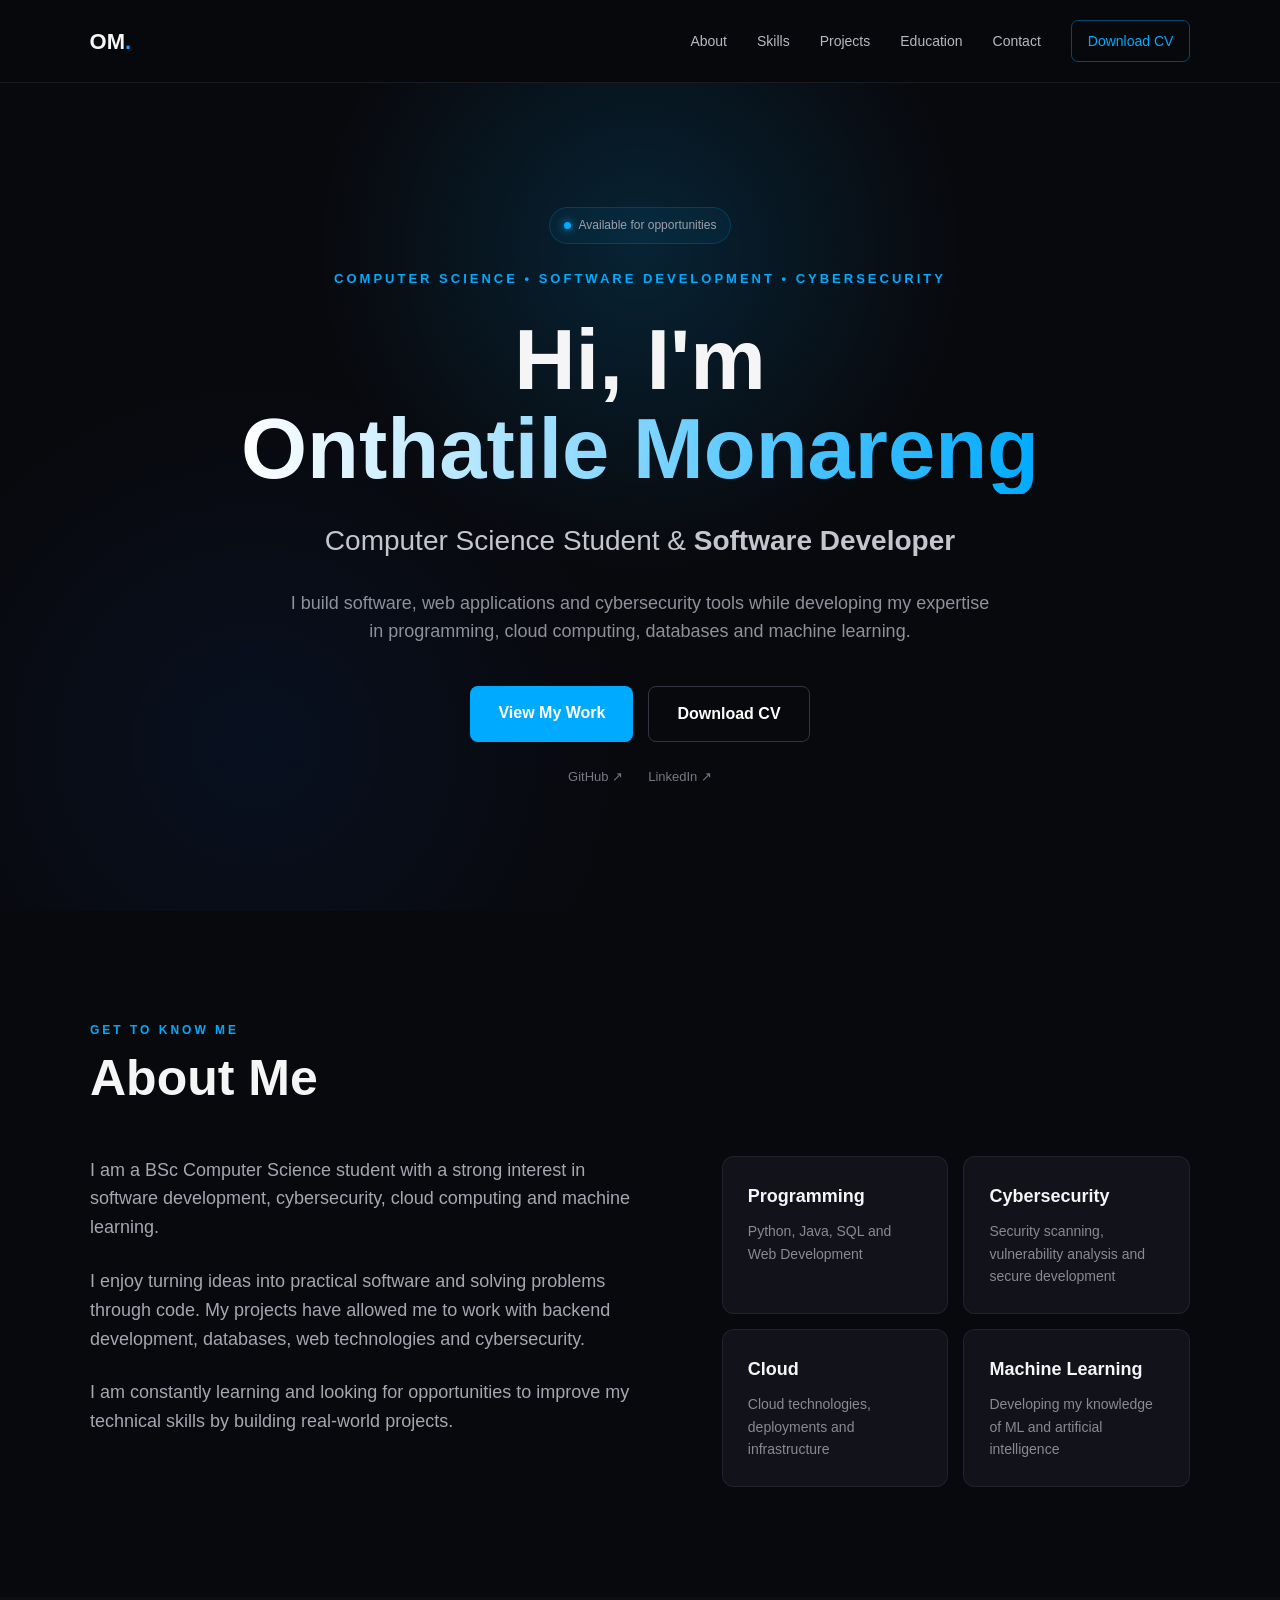
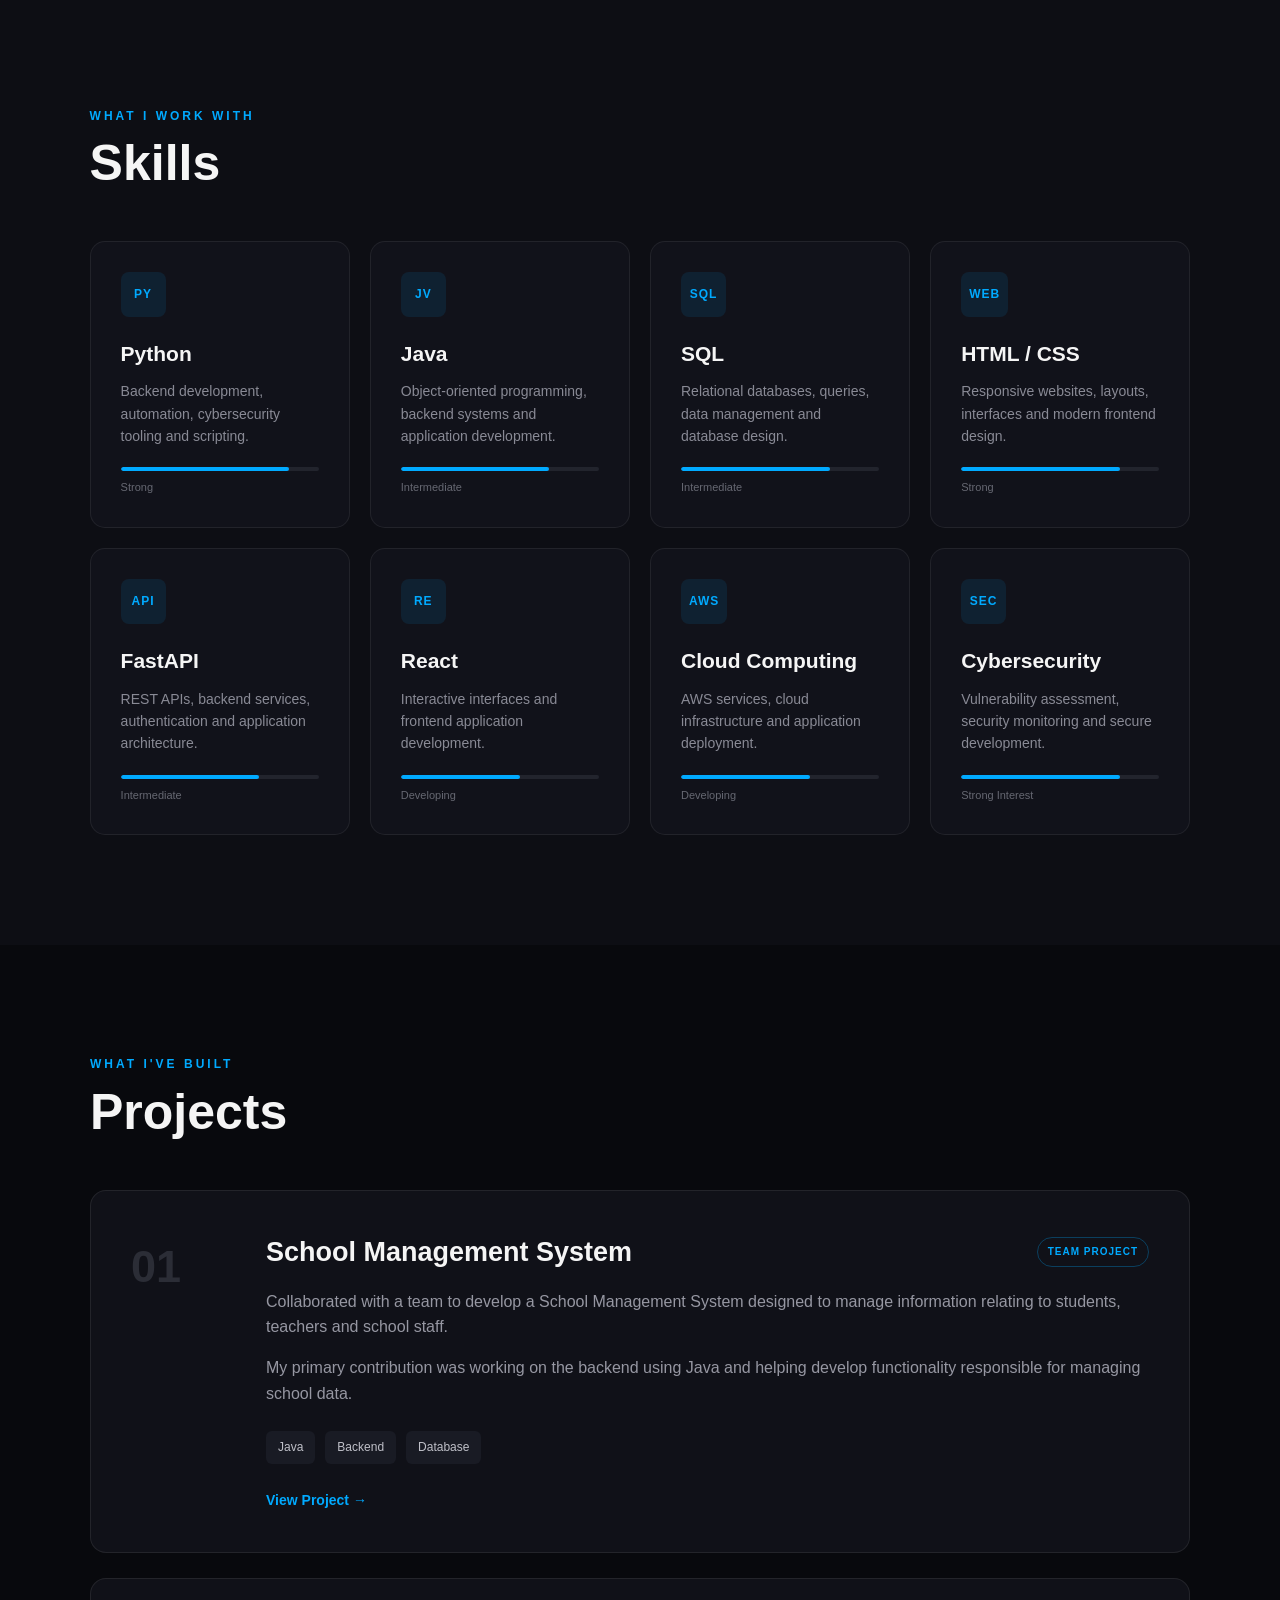
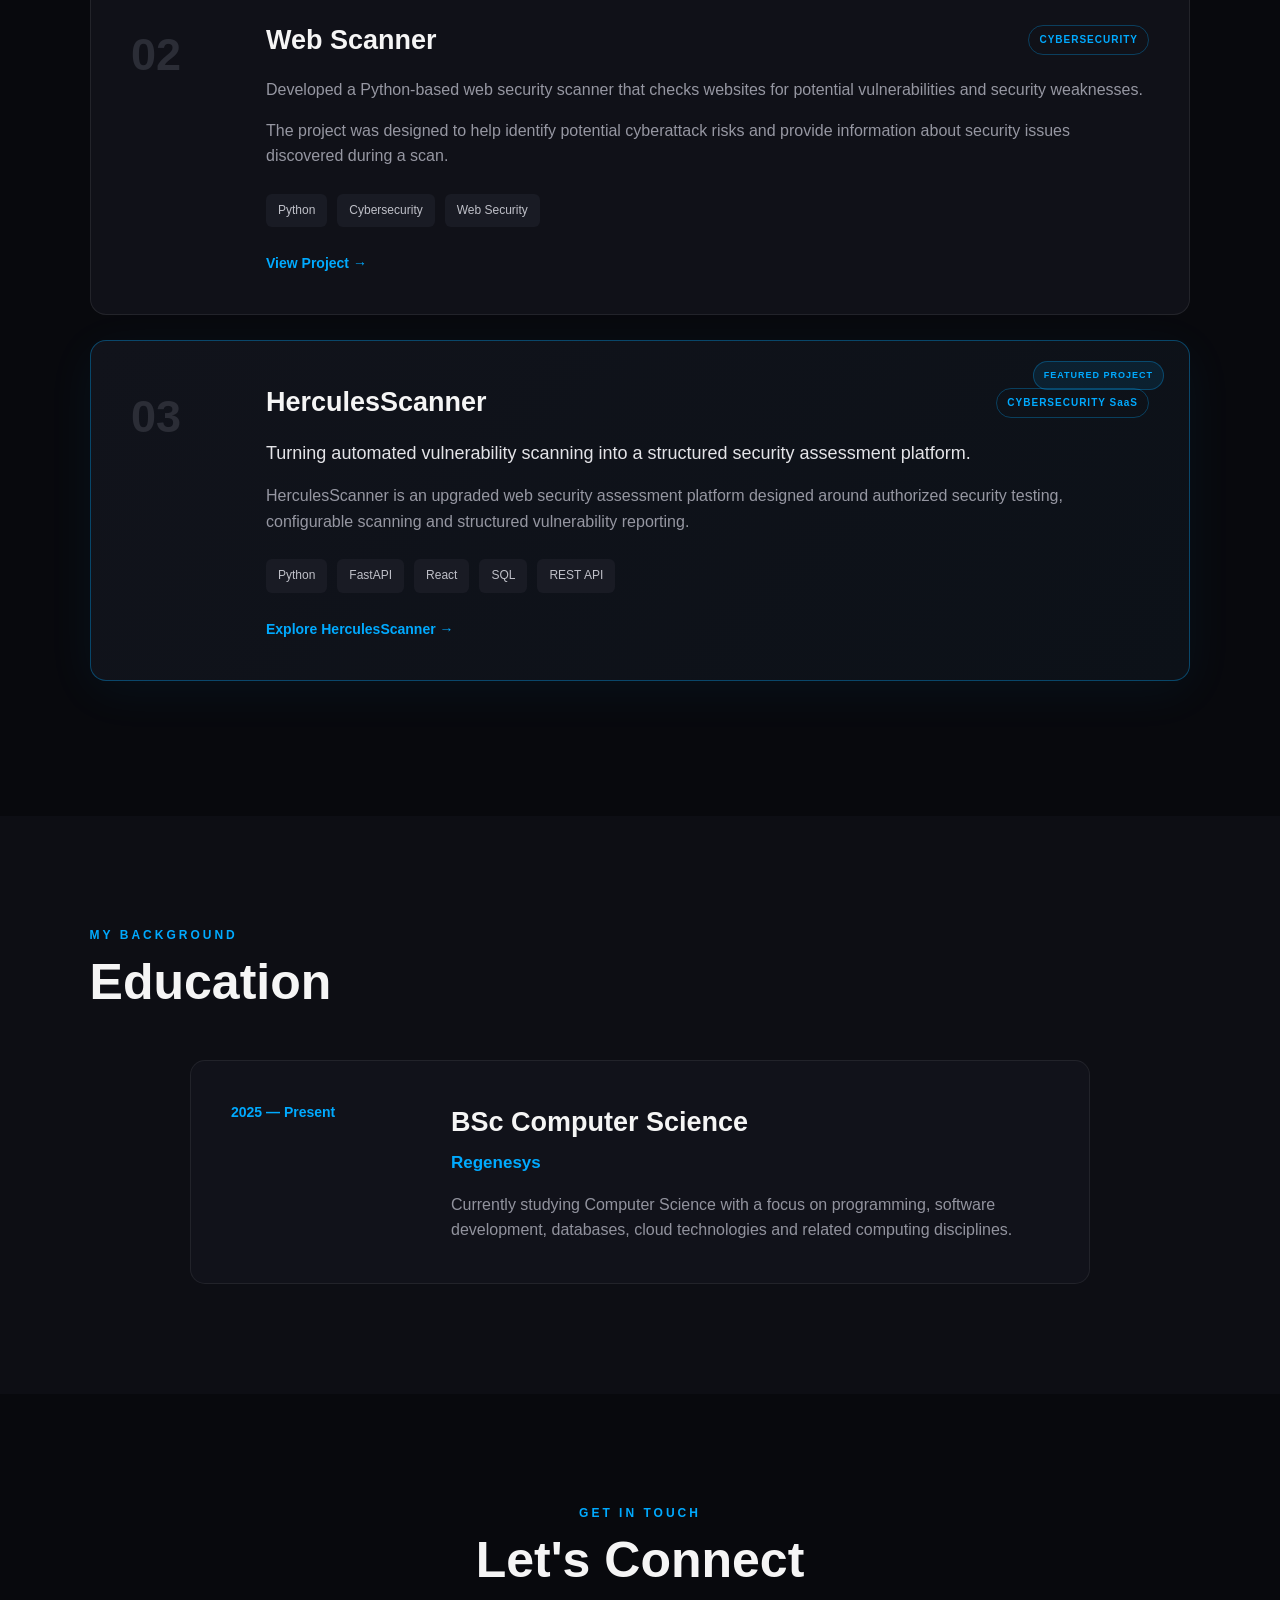
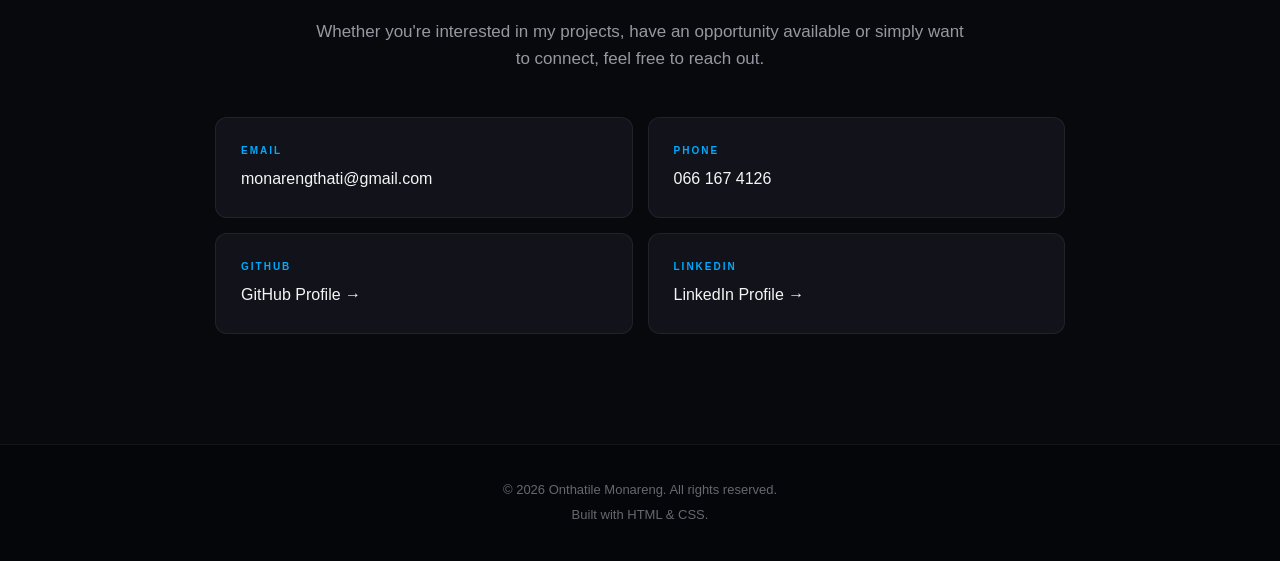
==== index.html @ 0175bd45 "Initial Portfolio" ====
<!DOCTYPE html>
<html lang="en">

<head>

    <meta charset="UTF-8">

    <meta name="viewport" content="width=device-width, initial-scale=1.0">

    <title>Onthatile Monareng | Computer Science & Cybersecurity</title>

    <meta name="description"
        content="Portfolio of Onthatile Monareng, a Computer Science student and aspiring software developer specializing in software development, cybersecurity and cloud computing.">

    <meta name="keywords"
        content="Onthatile Monareng, Computer Science, Software Developer, Cybersecurity, Python, Java, React, FastAPI">

    <meta name="author" content="Onthatile Monareng">

    <meta name="theme-color" content="#08090d">

    <meta property="og:title"
        content="Onthatile Monareng | Computer Science & Cybersecurity">

    <meta property="og:description"
        content="Computer Science student building software, cybersecurity tools and web applications.">

    <meta property="og:type" content="website">

    <link rel="stylesheet" href="style.css">

    <link rel="icon"
        type="image/png"
        href="images/favicon.png">

</head>


<body>

    <!-- =================================================
         NAVIGATION
    ================================================== -->

    <nav>

        <div class="logo">

            <a href="index.html">
                OM<span>.</span>
            </a>

        </div>


        <button
            class="menu-button"
            aria-label="Open navigation menu">

            <span></span>
            <span></span>
            <span></span>

        </button>


        <div class="nav-links">

            <a href="#about">About</a>

            <a href="#skills">Skills</a>

            <a href="#projects">Projects</a>

            <a href="#education">Education</a>

            <a href="#contact">Contact</a>

            <a
                href="CV.pdf"
                class="nav-cv"
                download>

                Download CV

            </a>

        </div>

    </nav>


    <!-- =================================================
         HERO
    ================================================== -->

    <header class="hero">

        <div class="hero-content reveal">

            <div class="status">

                <span class="status-dot"></span>

                Available for opportunities

            </div>


            <p class="hero-small">

                COMPUTER SCIENCE • SOFTWARE DEVELOPMENT • CYBERSECURITY

            </p>


            <h1>

                Hi, I'm

                <span>
                    Onthatile Monareng
                </span>

            </h1>


            <h2>

                Computer Science Student &

                <strong>
                    Software Developer
                </strong>

            </h2>


            <p class="hero-description">

                I build software, web applications and cybersecurity
                tools while developing my expertise in programming,
                cloud computing, databases and machine learning.

            </p>


            <div class="hero-buttons">

                <a
                    href="#projects"
                    class="btn primary">

                    View My Work

                </a>


                <a
                    href="CV.pdf"
                    class="btn secondary"
                    download>

                    Download CV

                </a>

            </div>


            <div class="hero-socials">

                <a
                    href="https://github.com/Taunku"
                    target="_blank"
                    rel="noopener noreferrer">

                    GitHub ↗

                </a>


                <a
                    href="https://www.linkedin.com/"
                    target="_blank"
                    rel="noopener noreferrer">

                    LinkedIn ↗

                </a>

            </div>

        </div>

    </header>


    <!-- =================================================
         ABOUT
    ================================================== -->

    <section id="about">

        <div class="section-title">

            <p>GET TO KNOW ME</p>

            <h2>About Me</h2>

        </div>


        <div class="about-content">

            <div class="about-text">

                <p>

                    I am a BSc Computer Science student with a strong
                    interest in software development, cybersecurity,
                    cloud computing and machine learning.

                </p>


                <p>

                    I enjoy turning ideas into practical software and
                    solving problems through code. My projects have
                    allowed me to work with backend development,
                    databases, web technologies and cybersecurity.

                </p>


                <p>

                    I am constantly learning and looking for
                    opportunities to improve my technical skills
                    by building real-world projects.

                </p>

            </div>


            <div class="about-highlights">

                <div class="highlight">

                    <h3>Programming</h3>

                    <p>
                        Python, Java, SQL and Web Development
                    </p>

                </div>


                <div class="highlight">

                    <h3>Cybersecurity</h3>

                    <p>
                        Security scanning, vulnerability analysis
                        and secure development
                    </p>

                </div>


                <div class="highlight">

                    <h3>Cloud</h3>

                    <p>
                        Cloud technologies, deployments
                        and infrastructure
                    </p>

                </div>


                <div class="highlight">

                    <h3>Machine Learning</h3>

                    <p>
                        Developing my knowledge of ML
                        and artificial intelligence
                    </p>

                </div>

            </div>

        </div>

    </section>


    <!-- =================================================
         SKILLS
    ================================================== -->

    <section
        id="skills"
        class="dark-section">

        <div class="section-title">

            <p>WHAT I WORK WITH</p>

            <h2>Skills</h2>

        </div>


        <div class="skills-grid">


            <div class="skill-card">

                <div class="skill-icon">
                    PY
                </div>

                <h3>Python</h3>

                <p>
                    Backend development, automation,
                    cybersecurity tooling and scripting.
                </p>

                <div class="skill-level">
                    <span style="width: 85%"></span>
                </div>

                <small>Strong</small>

            </div>


            <div class="skill-card">

                <div class="skill-icon">
                    JV
                </div>

                <h3>Java</h3>

                <p>
                    Object-oriented programming,
                    backend systems and application development.
                </p>

                <div class="skill-level">
                    <span style="width: 75%"></span>
                </div>

                <small>Intermediate</small>

            </div>


            <div class="skill-card">

                <div class="skill-icon">
                    SQL
                </div>

                <h3>SQL</h3>

                <p>
                    Relational databases, queries,
                    data management and database design.
                </p>

                <div class="skill-level">
                    <span style="width: 75%"></span>
                </div>

                <small>Intermediate</small>

            </div>


            <div class="skill-card">

                <div class="skill-icon">
                    WEB
                </div>

                <h3>HTML / CSS</h3>

                <p>
                    Responsive websites, layouts,
                    interfaces and modern frontend design.
                </p>

                <div class="skill-level">
                    <span style="width: 80%"></span>
                </div>

                <small>Strong</small>

            </div>


            <div class="skill-card">

                <div class="skill-icon">
                    API
                </div>

                <h3>FastAPI</h3>

                <p>
                    REST APIs, backend services,
                    authentication and application architecture.
                </p>

                <div class="skill-level">
                    <span style="width: 70%"></span>
                </div>

                <small>Intermediate</small>

            </div>


            <div class="skill-card">

                <div class="skill-icon">
                    RE
                </div>

                <h3>React</h3>

                <p>
                    Interactive interfaces and
                    frontend application development.
                </p>

                <div class="skill-level">
                    <span style="width: 60%"></span>
                </div>

                <small>Developing</small>

            </div>


            <div class="skill-card">

                <div class="skill-icon">
                    AWS
                </div>

                <h3>Cloud Computing</h3>

                <p>
                    AWS services, cloud infrastructure
                    and application deployment.
                </p>

                <div class="skill-level">
                    <span style="width: 65%"></span>
                </div>

                <small>Developing</small>

            </div>


            <div class="skill-card">

                <div class="skill-icon">
                    SEC
                </div>

                <h3>Cybersecurity</h3>

                <p>
                    Vulnerability assessment, security
                    monitoring and secure development.
                </p>

                <div class="skill-level">
                    <span style="width: 80%"></span>
                </div>

                <small>Strong Interest</small>

            </div>

        </div>

    </section>


    <!-- =================================================
         PROJECTS
    ================================================== -->

    <section id="projects">

        <div class="section-title">

            <p>WHAT I'VE BUILT</p>

            <h2>Projects</h2>

        </div>


        <!-- SCHOOL MANAGEMENT SYSTEM -->

        <a
            href="project-sms.html"
            class="project-link">

            <div class="project-card">

                <div class="project-number">
                    01
                </div>


                <div class="project-content">

                    <div class="project-header">

                        <h3>
                            School Management System
                        </h3>

                        <span class="project-type">
                            TEAM PROJECT
                        </span>

                    </div>


                    <p>

                        Collaborated with a team to develop
                        a School Management System designed
                        to manage information relating to
                        students, teachers and school staff.

                    </p>


                    <p>

                        My primary contribution was working
                        on the backend using Java and helping
                        develop functionality responsible
                        for managing school data.

                    </p>


                    <div class="technologies">

                        <span>Java</span>
                        <span>Backend</span>
                        <span>Database</span>

                    </div>


                    <div class="view-project">

                        View Project →

                    </div>

                </div>

            </div>

        </a>


        <!-- WEB SCANNER -->

        <a
            href="project-scanner.html"
            class="project-link">

            <div class="project-card">

                <div class="project-number">
                    02
                </div>


                <div class="project-content">

                    <div class="project-header">

                        <h3>
                            Web Scanner
                        </h3>

                        <span class="project-type">
                            CYBERSECURITY
                        </span>

                    </div>


                    <p>

                        Developed a Python-based web security
                        scanner that checks websites for potential
                        vulnerabilities and security weaknesses.

                    </p>


                    <p>

                        The project was designed to help identify
                        potential cyberattack risks and provide
                        information about security issues discovered
                        during a scan.

                    </p>


                    <div class="technologies">

                        <span>Python</span>
                        <span>Cybersecurity</span>
                        <span>Web Security</span>

                    </div>


                    <div class="view-project">

                        View Project →

                    </div>

                </div>

            </div>

        </a>


        <!-- HERCULES SCANNER -->

        <a
            href="project-hercules.html"
            class="project-link">

            <div class="project-card featured hercules-card">


                <div class="featured-badge">

                    FEATURED PROJECT

                </div>


                <div class="project-number">

                    03

                </div>


                <div class="project-content">

                    <div class="project-header">

                        <h3>
                            HerculesScanner
                        </h3>

                        <span class="project-type">
                            CYBERSECURITY SaaS
                        </span>

                    </div>


                    <p class="project-tagline">

                        Turning automated vulnerability scanning
                        into a structured security assessment platform.

                    </p>


                    <p>

                        HerculesScanner is an upgraded web security
                        assessment platform designed around authorized
                        security testing, configurable scanning and
                        structured vulnerability reporting.

                    </p>


                    <div class="technologies">

                        <span>Python</span>
                        <span>FastAPI</span>
                        <span>React</span>
                        <span>SQL</span>
                        <span>REST API</span>

                    </div>


                    <div class="view-project">

                        Explore HerculesScanner →

                    </div>

                </div>

            </div>

        </a>

    </section>


    <!-- =================================================
         EDUCATION
    ================================================== -->

    <section
        id="education"
        class="dark-section">

        <div class="section-title">

            <p>MY BACKGROUND</p>

            <h2>Education</h2>

        </div>


        <div class="education-card">

            <div class="education-date">

                2025 — Present

            </div>


            <div class="education-info">

                <h3>
                    BSc Computer Science
                </h3>

                <h4>
                    Regenesys
                </h4>

                <p>

                    Currently studying Computer Science with
                    a focus on programming, software development,
                    databases, cloud technologies and related
                    computing disciplines.

                </p>

            </div>

        </div>

    </section>


    <!-- =================================================
         CONTACT
    ================================================== -->

    <section id="contact">

        <div class="contact-container">

            <div class="section-title">

                <p>GET IN TOUCH</p>

                <h2>Let's Connect</h2>

            </div>


            <p class="contact-description">

                Whether you're interested in my projects,
                have an opportunity available or simply
                want to connect, feel free to reach out.

            </p>


            <div class="contact-links">


                <a
                    href="mailto:monarengthati@gmail.com"
                    class="contact-item">

                    <span class="contact-label">
                        EMAIL
                    </span>

                    <span>
                        monarengthati@gmail.com
                    </span>

                </a>


                <a
                    href="tel:0661674126"
                    class="contact-item">

                    <span class="contact-label">
                        PHONE
                    </span>

                    <span>
                        066 167 4126
                    </span>

                </a>


                <a
                    href="https://github.com/Taunku"
                    target="_blank"
                    rel="noopener noreferrer"
                    class="contact-item">

                    <span class="contact-label">
                        GITHUB
                    </span>

                    <span>
                        GitHub Profile →
                    </span>

                </a>


                <a
                    href="https://www.linkedin.com/"
                    target="_blank"
                    rel="noopener noreferrer"
                    class="contact-item">

                    <span class="contact-label">
                        LINKEDIN
                    </span>

                    <span>
                        LinkedIn Profile →
                    </span>

                </a>

            </div>

        </div>

    </section>


    <!-- =================================================
         FOOTER
    ================================================== -->

    <footer>

        <p>
            © 2026 Onthatile Monareng. All rights reserved.
        </p>

        <p>
            Built with HTML & CSS.
        </p>

    </footer>


    <!-- =================================================
         IMAGE LIGHTBOX
    ================================================== -->

    <div
        id="lightbox"
        class="lightbox">

        <button
            class="lightbox-close"
            aria-label="Close image">

            ×

        </button>

        <img
            id="lightbox-image"
            src=""
            alt="Expanded project screenshot">

    </div>


    <!-- JAVASCRIPT -->

    <script src="script.js"></script>

</body>

</html>
---- style.css ----
/* =====================================================
   GLOBAL
===================================================== */

* {
    margin: 0;
    padding: 0;
    box-sizing: border-box;
}

html {
    scroll-behavior: smooth;
}

body {
    font-family: Arial, Helvetica, sans-serif;
    background: #08090d;
    color: #f5f5f5;
    line-height: 1.6;
}

a {
    text-decoration: none;
    color: inherit;
}

img {
    max-width: 100%;
    display: block;
}


/* =====================================================
   NAVIGATION
===================================================== */

nav {
    position: sticky;
    top: 0;
    z-index: 1000;

    display: flex;
    justify-content: space-between;
    align-items: center;

    padding: 20px 7%;

    background: rgba(8, 9, 13, 0.85);
    backdrop-filter: blur(15px);
    -webkit-backdrop-filter: blur(15px);

    border-bottom: 1px solid rgba(255, 255, 255, 0.08);
}

.logo a {
    font-size: 22px;
    font-weight: 800;
}

.logo span {
    color: #00aaff;
}

.nav-links {
    display: flex;
    align-items: center;
    gap: 30px;
}

.nav-links a {
    color: #b8b8c2;
    font-size: 14px;
    font-weight: 500;
    transition: color 0.3s ease;
}

.nav-links a:hover {
    color: #00aaff;
}


/* CV NAV BUTTON */

.nav-cv {
    padding: 9px 16px !important;

    border: 1px solid rgba(0, 170, 255, 0.4);
    border-radius: 7px;

    color: #00aaff !important;
}

.nav-cv:hover {
    background: rgba(0, 170, 255, 0.08);
}


/* MOBILE MENU BUTTON */

.menu-button {
    display: none;

    background: none;
    border: none;

    cursor: pointer;

    width: 35px;
}

.menu-button span {
    display: block;

    height: 2px;

    background: #ffffff;

    margin: 6px 0;

    transition: 0.3s ease;
}


/* =====================================================
   HERO
===================================================== */

.hero {
    min-height: 92vh;

    display: flex;
    justify-content: center;
    align-items: center;

    text-align: center;

    padding: 100px 20px;

    background:
        radial-gradient(
            circle at 50% 20%,
            rgba(0, 170, 255, 0.16),
            transparent 35%
        ),
        radial-gradient(
            circle at 20% 80%,
            rgba(0, 100, 255, 0.08),
            transparent 30%
        );
}

.hero-content {
    max-width: 900px;
}

.status {
    display: inline-flex;

    align-items: center;
    gap: 8px;

    padding: 8px 14px;
    margin-bottom: 25px;

    border-radius: 50px;

    border: 1px solid rgba(0, 170, 255, 0.2);

    background: rgba(0, 170, 255, 0.06);

    color: #9da0aa;

    font-size: 12px;
}

.status-dot {
    width: 7px;
    height: 7px;

    border-radius: 50%;

    background: #00aaff;

    box-shadow: 0 0 10px #00aaff;
}

.hero-small {
    color: #00aaff;

    font-size: 13px;
    font-weight: 700;

    letter-spacing: 3px;

    margin-bottom: 25px;
}

.hero h1 {
    font-size: clamp(45px, 8vw, 85px);

    line-height: 1.05;

    margin-bottom: 25px;
}

.hero h1 span {
    display: block;

    background: linear-gradient(
        90deg,
        #ffffff,
        #00aaff
    );

    -webkit-background-clip: text;
    -webkit-text-fill-color: transparent;
}

.hero h2 {
    font-size: clamp(20px, 3vw, 28px);

    color: #c5c5ce;

    font-weight: 500;

    margin-bottom: 25px;
}

.hero-description {
    max-width: 700px;

    margin: auto;

    color: #8f909a;

    font-size: 18px;
}

.hero-buttons {
    display: flex;

    justify-content: center;

    gap: 15px;

    margin-top: 40px;
}

.btn {
    display: inline-block;

    padding: 14px 28px;

    border-radius: 8px;

    font-weight: 600;

    transition:
        transform 0.3s ease,
        background 0.3s ease,
        border-color 0.3s ease;
}

.btn:hover {
    transform: translateY(-3px);
}

.btn.primary {
    background: #00aaff;
    color: #ffffff;
}

.btn.primary:hover {
    background: #008fd4;
}

.btn.secondary {
    border: 1px solid #333640;
    color: #ffffff;
}

.btn.secondary:hover {
    border-color: #00aaff;
}


/* HERO SOCIALS */

.hero-socials {
    display: flex;

    justify-content: center;

    gap: 25px;

    margin-top: 25px;
}

.hero-socials a {
    color: #777984;

    font-size: 13px;

    transition: color 0.3s ease;
}

.hero-socials a:hover {
    color: #00aaff;
}


/* =====================================================
   GENERAL SECTIONS
===================================================== */

section {
    max-width: 1150px;

    margin: auto;

    padding: 110px 25px;
}

.dark-section {
    max-width: none;

    background: #0d0e14;

    padding-left: 7%;
    padding-right: 7%;
}

.section-title {
    margin-bottom: 50px;
}

.section-title p {
    color: #00aaff;

    font-size: 12px;

    font-weight: 700;

    letter-spacing: 3px;

    margin-bottom: 10px;
}

.section-title h2 {
    font-size: clamp(35px, 5vw, 50px);

    line-height: 1.1;
}


/* =====================================================
   ABOUT
===================================================== */

.about-content {
    display: grid;

    grid-template-columns: 1.2fr 1fr;

    gap: 70px;

    align-items: start;
}

.about-text p {
    color: #a5a6af;

    font-size: 18px;

    margin-bottom: 25px;
}

.about-highlights {
    display: grid;

    grid-template-columns: 1fr 1fr;

    gap: 15px;
}

.highlight {
    padding: 25px;

    background: #11121a;

    border: 1px solid rgba(255, 255, 255, 0.07);

    border-radius: 12px;
}

.highlight h3 {
    font-size: 18px;

    margin-bottom: 10px;
}

.highlight p {
    color: #888994;

    font-size: 14px;
}


/* =====================================================
   SKILLS
===================================================== */

.skills-grid {
    max-width: 1150px;

    margin: auto;

    display: grid;

    grid-template-columns:
        repeat(auto-fit, minmax(220px, 1fr));

    gap: 20px;
}

.skill-card {
    padding: 30px;

    background: #11121a;

    border: 1px solid rgba(255, 255, 255, 0.07);

    border-radius: 15px;

    transition:
        transform 0.3s ease,
        border-color 0.3s ease,
        box-shadow 0.3s ease;
}

.skill-card:hover {
    transform: translateY(-7px);

    border-color: #00aaff;

    box-shadow:
        0 15px 40px rgba(0, 170, 255, 0.10);
}

.skill-icon {
    display: inline-flex;

    align-items: center;
    justify-content: center;

    min-width: 45px;
    height: 45px;

    padding: 0 8px;

    margin-bottom: 20px;

    border-radius: 8px;

    background: rgba(0, 170, 255, 0.1);

    color: #00aaff;

    font-size: 12px;

    font-weight: 700;

    letter-spacing: 1px;
}

.skill-card h3 {
    font-size: 21px;

    margin-bottom: 10px;
}

.skill-card p {
    color: #898a95;

    font-size: 14px;
}

.skill-level {
    width: 100%;

    height: 4px;

    background: #22242d;

    border-radius: 10px;

    margin-top: 20px;

    overflow: hidden;
}

.skill-level span {
    display: block;

    height: 100%;

    background: #00aaff;

    border-radius: inherit;
}

.skill-card small {
    display: block;

    margin-top: 8px;

    color: #666872;

    font-size: 11px;
}


/* =====================================================
   PROJECTS
===================================================== */

.project-link {
    display: block;

    color: inherit;
}

.project-link:hover {
    color: inherit;
}

.project-card {
    position: relative;

    display: grid;

    grid-template-columns: 100px 1fr;

    gap: 35px;

    padding: 40px;

    margin-bottom: 25px;

    background: #101118;

    border: 1px solid rgba(255, 255, 255, 0.08);

    border-radius: 16px;

    transition:
        transform 0.3s ease,
        border-color 0.3s ease,
        box-shadow 0.3s ease;
}

.project-card:hover {
    transform: translateY(-5px);

    border-color: rgba(0, 170, 255, 0.6);

    box-shadow:
        0 15px 40px rgba(0, 0, 0, 0.25);
}

.project-card.featured {
    border-color: rgba(0, 170, 255, 0.35);

    background:
        linear-gradient(
            135deg,
            #11131b,
            #0c1118
        );

    box-shadow:
        0 10px 50px rgba(0, 170, 255, 0.06);
}

.hercules-card {
    overflow: hidden;
}

.featured-badge {
    position: absolute;

    top: 20px;
    right: 25px;

    padding: 6px 10px;

    border-radius: 50px;

    background: rgba(0, 170, 255, 0.1);

    border: 1px solid rgba(0, 170, 255, 0.3);

    color: #00aaff;

    font-size: 9px;

    font-weight: 800;

    letter-spacing: 1px;
}

.project-number {
    font-size: 45px;

    font-weight: 700;

    color: #2b2d36;
}

.project-header {
    display: flex;

    justify-content: space-between;

    align-items: center;

    gap: 20px;

    margin-bottom: 15px;
}

.project-header h3 {
    font-size: 27px;
}

.project-type {
    padding: 6px 10px;

    border: 1px solid rgba(0, 170, 255, 0.3);

    border-radius: 50px;

    color: #00aaff;

    font-size: 10px;

    font-weight: 700;

    letter-spacing: 1px;

    white-space: nowrap;
}

.project-content > p {
    color: #9697a2;

    font-size: 16px;

    margin-bottom: 15px;
}

.project-tagline {
    color: #e4e4e8 !important;

    font-size: 18px !important;

    font-weight: 500;
}

.technologies {
    display: flex;

    flex-wrap: wrap;

    gap: 10px;

    margin-top: 25px;
}

.technologies span {
    padding: 7px 12px;

    background: #191b24;

    border-radius: 6px;

    color: #bfc0c8;

    font-size: 12px;
}

.view-project {
    margin-top: 25px;

    color: #00aaff;

    font-size: 14px;

    font-weight: 700;

    transition: transform 0.3s ease;
}

.project-card:hover .view-project {
    transform: translateX(6px);
}


/* =====================================================
   EDUCATION
===================================================== */

.education-card {
    max-width: 900px;

    margin: auto;

    display: grid;

    grid-template-columns: 180px 1fr;

    gap: 40px;

    padding: 40px;

    background: #11121a;

    border: 1px solid rgba(255, 255, 255, 0.07);

    border-radius: 15px;
}

.education-date {
    color: #00aaff;

    font-size: 14px;

    font-weight: 700;
}

.education-info h3 {
    font-size: 27px;

    margin-bottom: 5px;
}

.education-info h4 {
    color: #00aaff;

    font-size: 17px;

    margin-bottom: 15px;
}

.education-info p {
    color: #92939e;
}


/* =====================================================
   CONTACT
===================================================== */

.contact-container {
    max-width: 850px;

    margin: auto;

    text-align: center;
}

.contact-description {
    max-width: 650px;

    margin: -20px auto 45px;

    color: #9697a2;

    font-size: 17px;
}

.contact-links {
    display: grid;

    grid-template-columns: 1fr 1fr;

    gap: 15px;
}

.contact-item {
    display: flex;

    flex-direction: column;

    align-items: flex-start;

    padding: 25px;

    background: #11121a;

    border: 1px solid rgba(255, 255, 255, 0.07);

    border-radius: 12px;

    transition:
        border-color 0.3s ease,
        transform 0.3s ease;
}

.contact-item:hover {
    transform: translateY(-4px);

    border-color: #00aaff;
}

.contact-label {
    color: #00aaff;

    font-size: 10px;

    font-weight: 700;

    letter-spacing: 2px;

    margin-bottom: 7px;
}


/* =====================================================
   FOOTER
===================================================== */

footer {
    padding: 30px 20px;

    text-align: center;

    background: #05060a;

    border-top: 1px solid rgba(255, 255, 255, 0.06);

    color: #666772;

    font-size: 13px;
}

footer p {
    margin: 5px 0;
}


/* =====================================================
   SCROLL REVEAL
===================================================== */

.reveal {
    opacity: 0;

    transform: translateY(30px);

    transition:
        opacity 0.7s ease,
        transform 0.7s ease;
}

.reveal.visible {
    opacity: 1;

    transform: translateY(0);
}


/* =====================================================
   LIGHTBOX
===================================================== */

.lightbox {
    position: fixed;

    inset: 0;

    z-index: 9999;

    display: flex;

    justify-content: center;
    align-items: center;

    padding: 40px;

    background: rgba(0, 0, 0, 0.92);

    opacity: 0;

    visibility: hidden;

    transition: opacity 0.3s ease;
}

.lightbox.active {
    opacity: 1;

    visibility: visible;
}

.lightbox img {
    max-width: 95%;

    max-height: 90vh;

    object-fit: contain;

    border-radius: 8px;

    box-shadow:
        0 20px 80px rgba(0, 0, 0, 0.5);
}

.lightbox-close {
    position: absolute;

    top: 25px;
    right: 30px;

    border: none;

    background: none;

    color: white;

    font-size: 45px;

    cursor: pointer;

    z-index: 10000;
}


/* =====================================================
   TABLET
===================================================== */

@media (max-width: 850px) {

    nav {
        padding: 18px 5%;
    }

    .nav-links {
        gap: 15px;
    }

    .about-content {
        grid-template-columns: 1fr;
    }

    .project-card {
        grid-template-columns: 1fr;

        gap: 15px;
    }

    .project-number {
        font-size: 30px;
    }
}


/* =====================================================
   MOBILE NAVIGATION
===================================================== */

@media (max-width: 700px) {

    nav {
        position: sticky;

        flex-direction: row;

        justify-content: space-between;

        align-items: center;

        padding: 18px 5%;
    }

    .menu-button {
        display: block;
    }

    .nav-links {
        display: none;

        position: absolute;

        top: 100%;
        left: 0;

        width: 100%;

        padding: 25px;

        background: #08090d;

        border-bottom:
            1px solid rgba(255, 255, 255, 0.08);

        flex-direction: column;

        align-items: center;

        gap: 15px;
    }

    .nav-links.active {
        display: flex;
    }

    .nav-links a {
        padding: 8px;
    }

    .nav-cv {
        margin-top: 5px;
    }

    .featured-badge {
        position: static;

        display: inline-block;

        margin-bottom: 20px;
    }
}


/* =====================================================
   SMALL MOBILE
===================================================== */

@media (max-width: 650px) {

    .hero {
        min-height: 85vh;

        padding:
            80px 20px;
    }

    .hero-small {
        font-size: 10px;

        letter-spacing: 2px;
    }

    .hero-description {
        font-size: 16px;
    }

    .hero-buttons {
        flex-direction: column;

        max-width: 250px;

        margin-left: auto;
        margin-right: auto;
    }

    .hero-socials {
        gap: 18px;
    }

    .about-highlights {
        grid-template-columns: 1fr;
    }

    .project-card {
        padding: 25px;
    }

    .project-header {
        flex-direction: column;

        align-items: flex-start;
    }

    .project-header h3 {
        font-size: 23px;
    }

    .education-card {
        grid-template-columns: 1fr;

        gap: 15px;

        padding: 25px;
    }

    .contact-links {
        grid-template-columns: 1fr;
    }

    section {
        padding: 80px 20px;
    }

    .lightbox {
        padding: 20px;
    }

    .lightbox-close {
        top: 10px;
        right: 15px;

        font-size: 38px;
    }
}
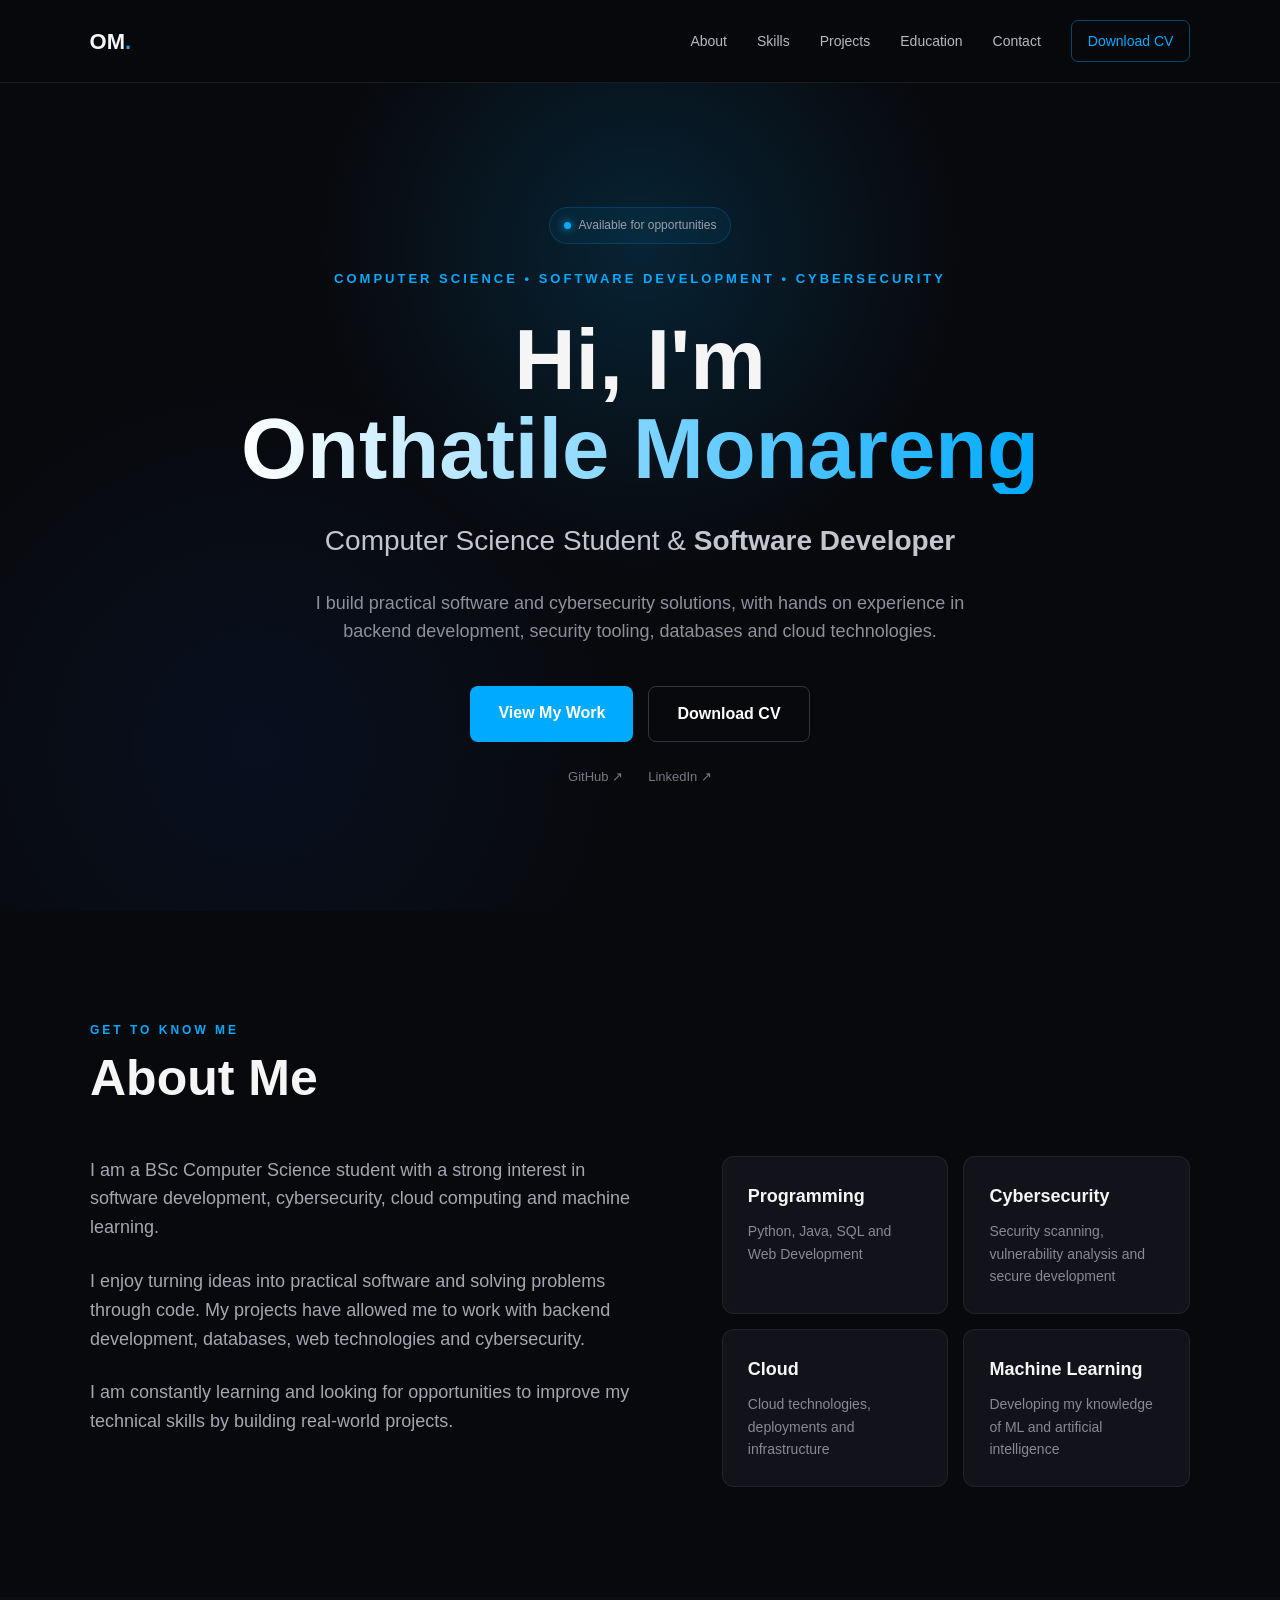
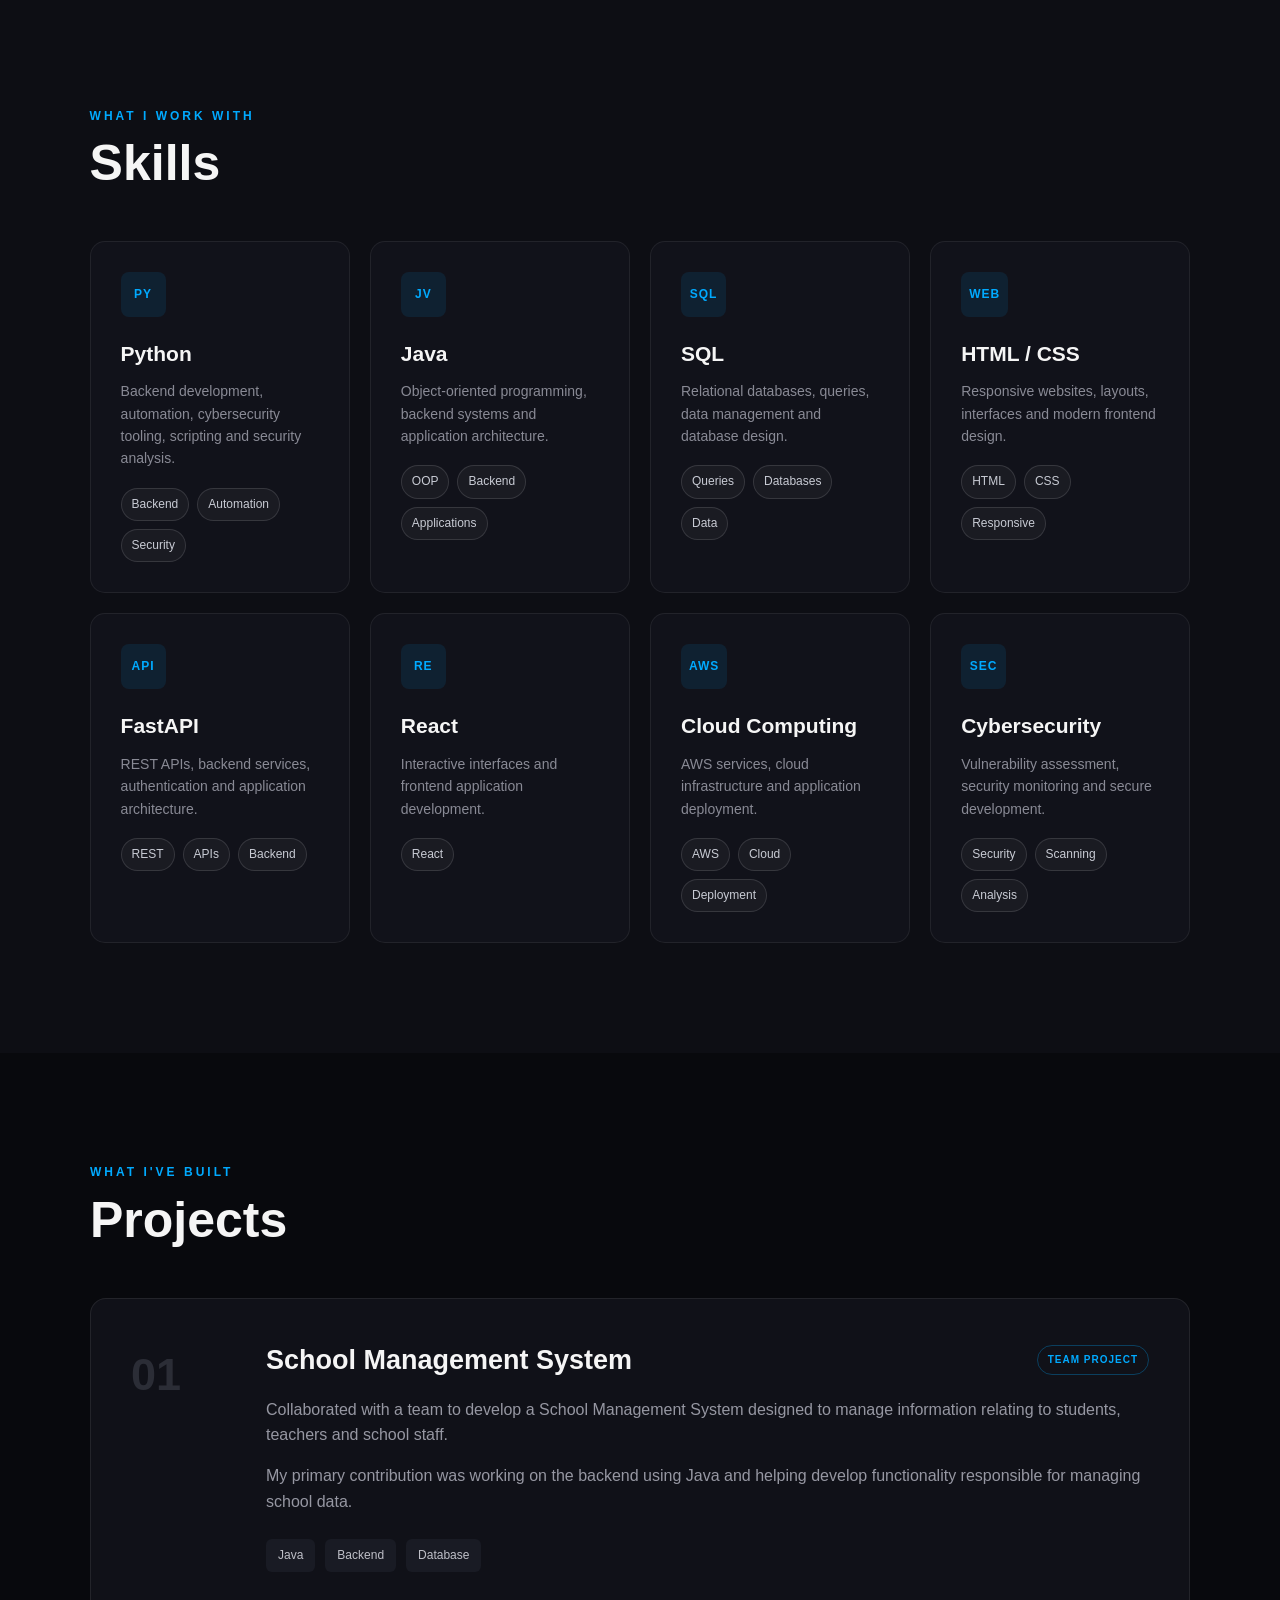
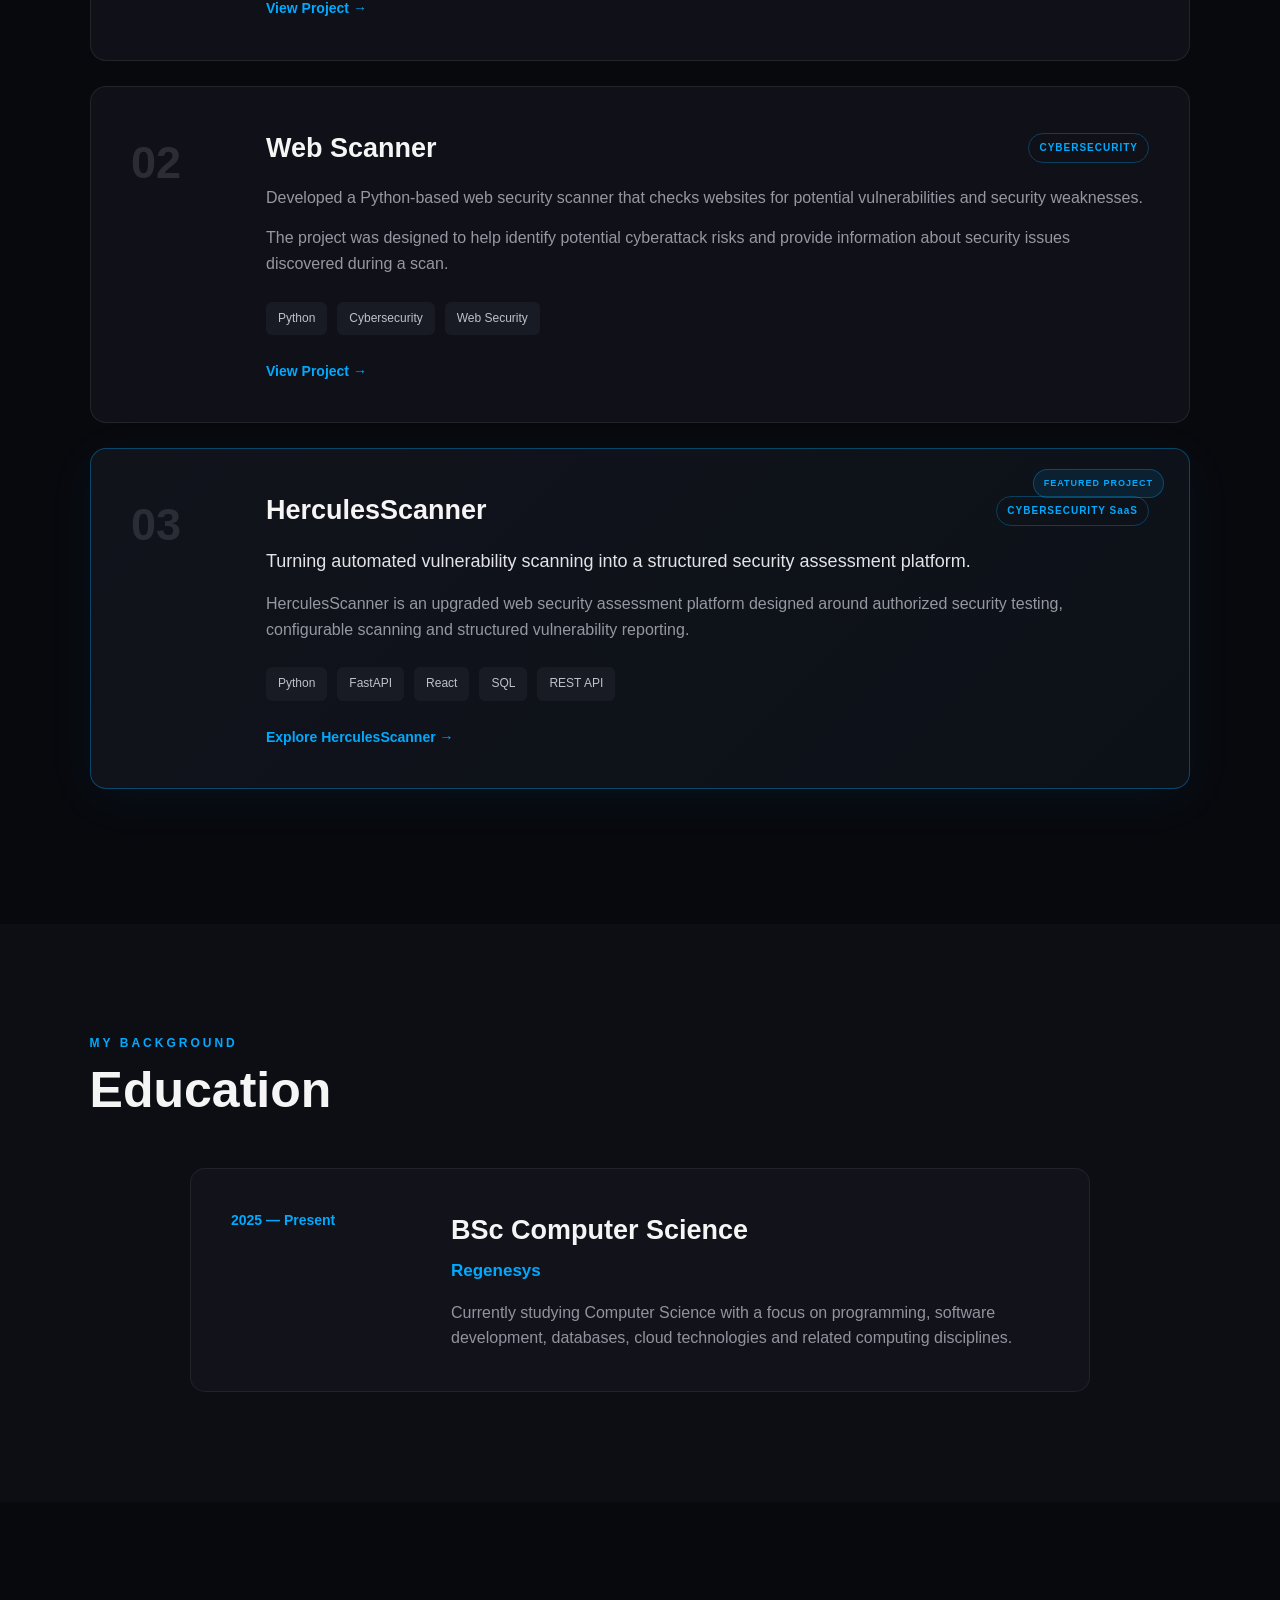
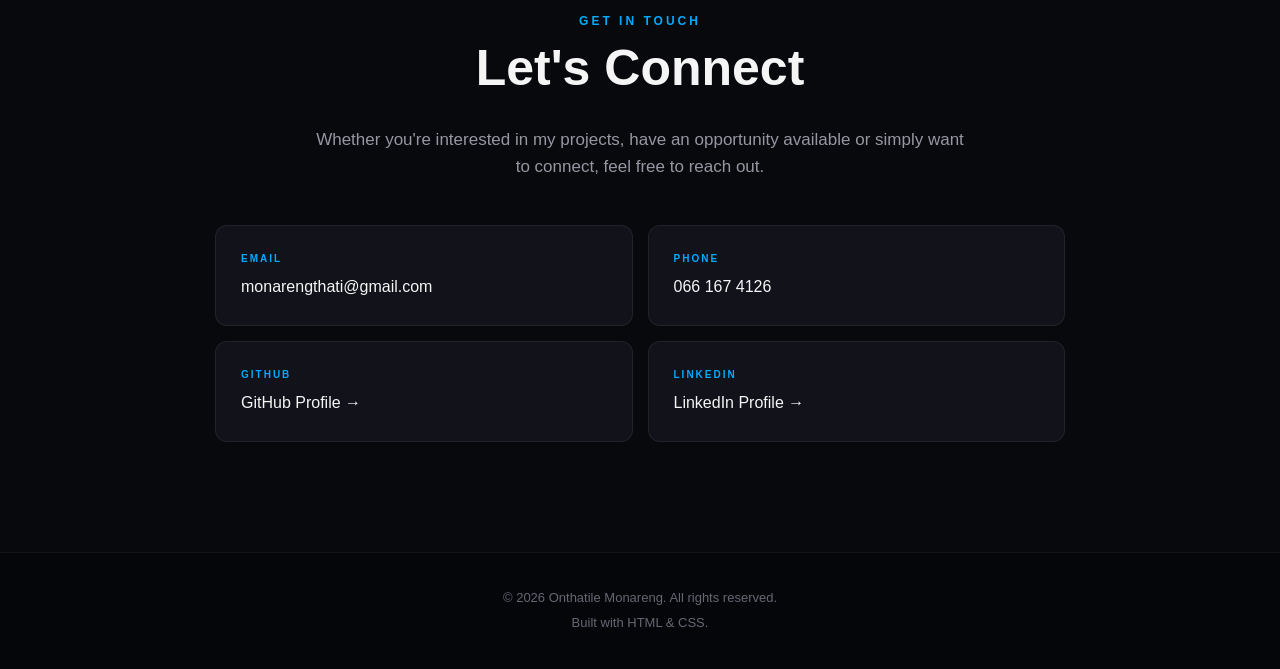
==== commit fa383ced: "Polish portfolio homepage" ====
--- a/index.html
+++ b/index.html
@@ -138,9 +138,8 @@
 
             <p class="hero-description">
 
-                I build software, web applications and cybersecurity
-                tools while developing my expertise in programming,
-                cloud computing, databases and machine learning.
+                I build practical software and cybersecurity solutions, with hands on experience
+                in backend development, security tooling, databases and cloud technologies.
 
             </p>
 
@@ -181,7 +180,7 @@
 
 
                 <a
-                    href="https://www.linkedin.com/"
+                    href="https://www.linkedin.com/in/onthatile-m-972878264/"
                     target="_blank"
                     rel="noopener noreferrer">
 
@@ -330,14 +329,14 @@
 
                 <p>
                     Backend development, automation,
-                    cybersecurity tooling and scripting.
-                </p>
-
-                <div class="skill-level">
-                    <span style="width: 85%"></span>
-                </div>
-
-                <small>Strong</small>
+                    cybersecurity tooling, scripting and security analysis.
+                </p>
+
+                <div class="skill-tags">
+                    <span>Backend</span>
+                    <span>Automation</span>
+                    <span>Security</span>
+                </div>
 
             </div>
 
@@ -352,14 +351,14 @@
 
                 <p>
                     Object-oriented programming,
-                    backend systems and application development.
-                </p>
-
-                <div class="skill-level">
-                    <span style="width: 75%"></span>
-                </div>
-
-                <small>Intermediate</small>
+                    backend systems and application architecture.
+                </p>
+
+                <div class="skill-tags">
+                    <span>OOP</span>
+                    <span>Backend</span>
+                    <span>Applications</span>
+                </div>
 
             </div>
 
@@ -377,11 +376,11 @@
                     data management and database design.
                 </p>
 
-                <div class="skill-level">
-                    <span style="width: 75%"></span>
-                </div>
-
-                <small>Intermediate</small>
+                <div class="skill-tags">
+                    <span>Queries</span>
+                    <span>Databases</span>
+                    <span>Data</span>
+                </div>
 
             </div>
 
@@ -399,11 +398,11 @@
                     interfaces and modern frontend design.
                 </p>
 
-                <div class="skill-level">
-                    <span style="width: 80%"></span>
-                </div>
-
-                <small>Strong</small>
+                <div class="skill-tags">
+                    <span>HTML</span>
+                    <span>CSS</span>
+                    <span>Responsive</span>
+                </div>
 
             </div>
 
@@ -421,11 +420,11 @@
                     authentication and application architecture.
                 </p>
 
-                <div class="skill-level">
-                    <span style="width: 70%"></span>
-                </div>
-
-                <small>Intermediate</small>
+                <div class="skill-tags">
+                    <span>REST</span>
+                    <span>APIs</span>
+                    <span>Backend</span>
+                </div>
 
             </div>
 
@@ -443,11 +442,9 @@
                     frontend application development.
                 </p>
 
-                <div class="skill-level">
-                    <span style="width: 60%"></span>
-                </div>
-
-                <small>Developing</small>
+                <div class="skill-tags">
+                    <span>React</span>
+                </div>
 
             </div>
 
@@ -465,11 +462,11 @@
                     and application deployment.
                 </p>
 
-                <div class="skill-level">
-                    <span style="width: 65%"></span>
-                </div>
-
-                <small>Developing</small>
+                <div class="skill-tags">
+                    <span>AWS</span>
+                    <span>Cloud</span>
+                    <span>Deployment</span>
+                </div>
 
             </div>
 
@@ -487,11 +484,11 @@
                     monitoring and secure development.
                 </p>
 
-                <div class="skill-level">
-                    <span style="width: 80%"></span>
-                </div>
-
-                <small>Strong Interest</small>
+                <div class="skill-tags">
+                    <span>Security</span>
+                    <span>Scanning</span>
+                    <span>Analysis</span>
+                </div>
 
             </div>
 
@@ -865,7 +862,7 @@
 
 
                 <a
-                    href="https://www.linkedin.com/"
+                    href="https://www.linkedin.com/in/onthatile-m-972878264/"
                     target="_blank"
                     rel="noopener noreferrer"
                     class="contact-item">
--- a/style.css
+++ b/style.css
@@ -1114,4 +1114,26 @@
 
         font-size: 38px;
     }
+}
+
+/* =========================================
+   SKILL TAGS
+========================================= */
+
+.skill-tags {
+    display: flex;
+    flex-wrap: wrap;
+    gap: 8px;
+    margin-top: 18px;
+}
+
+.skill-tags span {
+    display: inline-flex;
+    align-items: center;
+    padding: 6px 10px;
+    border: 1px solid rgba(255, 255, 255, 0.12);
+    border-radius: 999px;
+    font-size: 0.75rem;
+    color: #c8cbd4;
+    background: rgba(255, 255, 255, 0.04);
 }
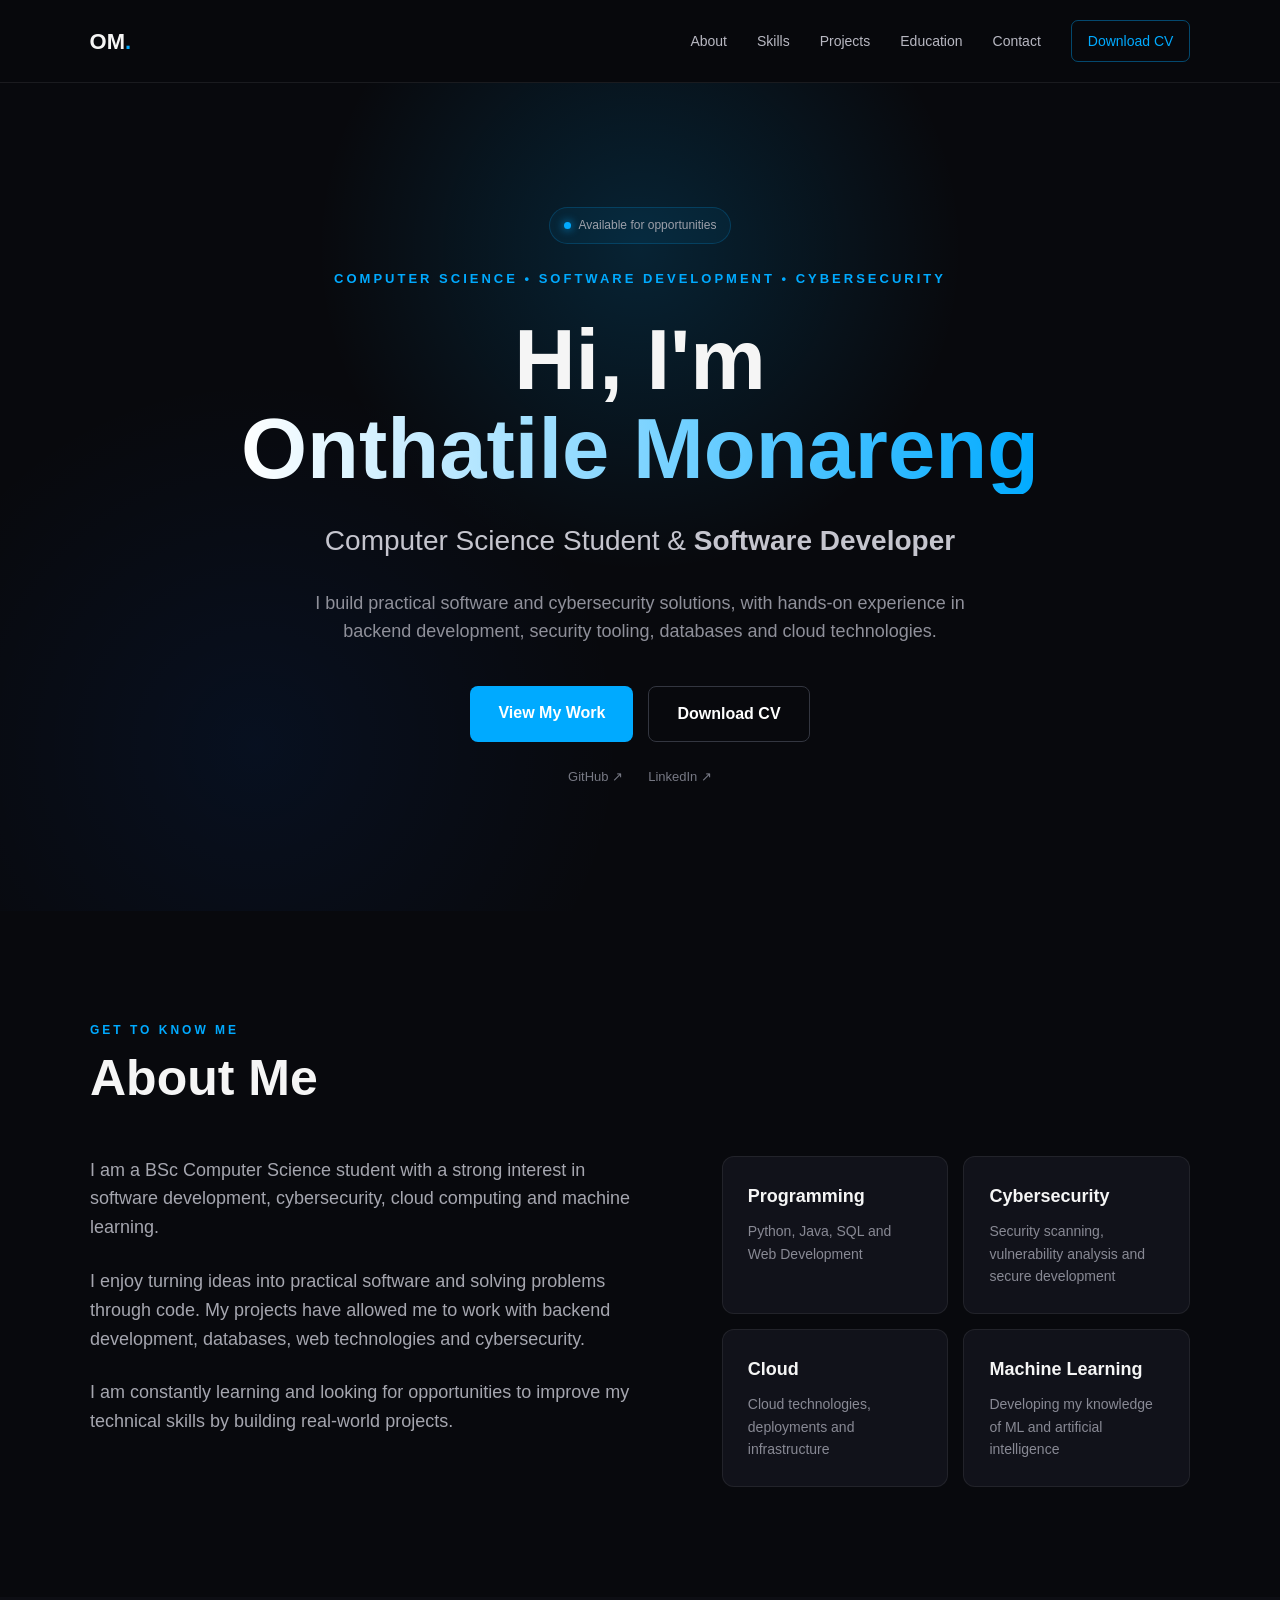
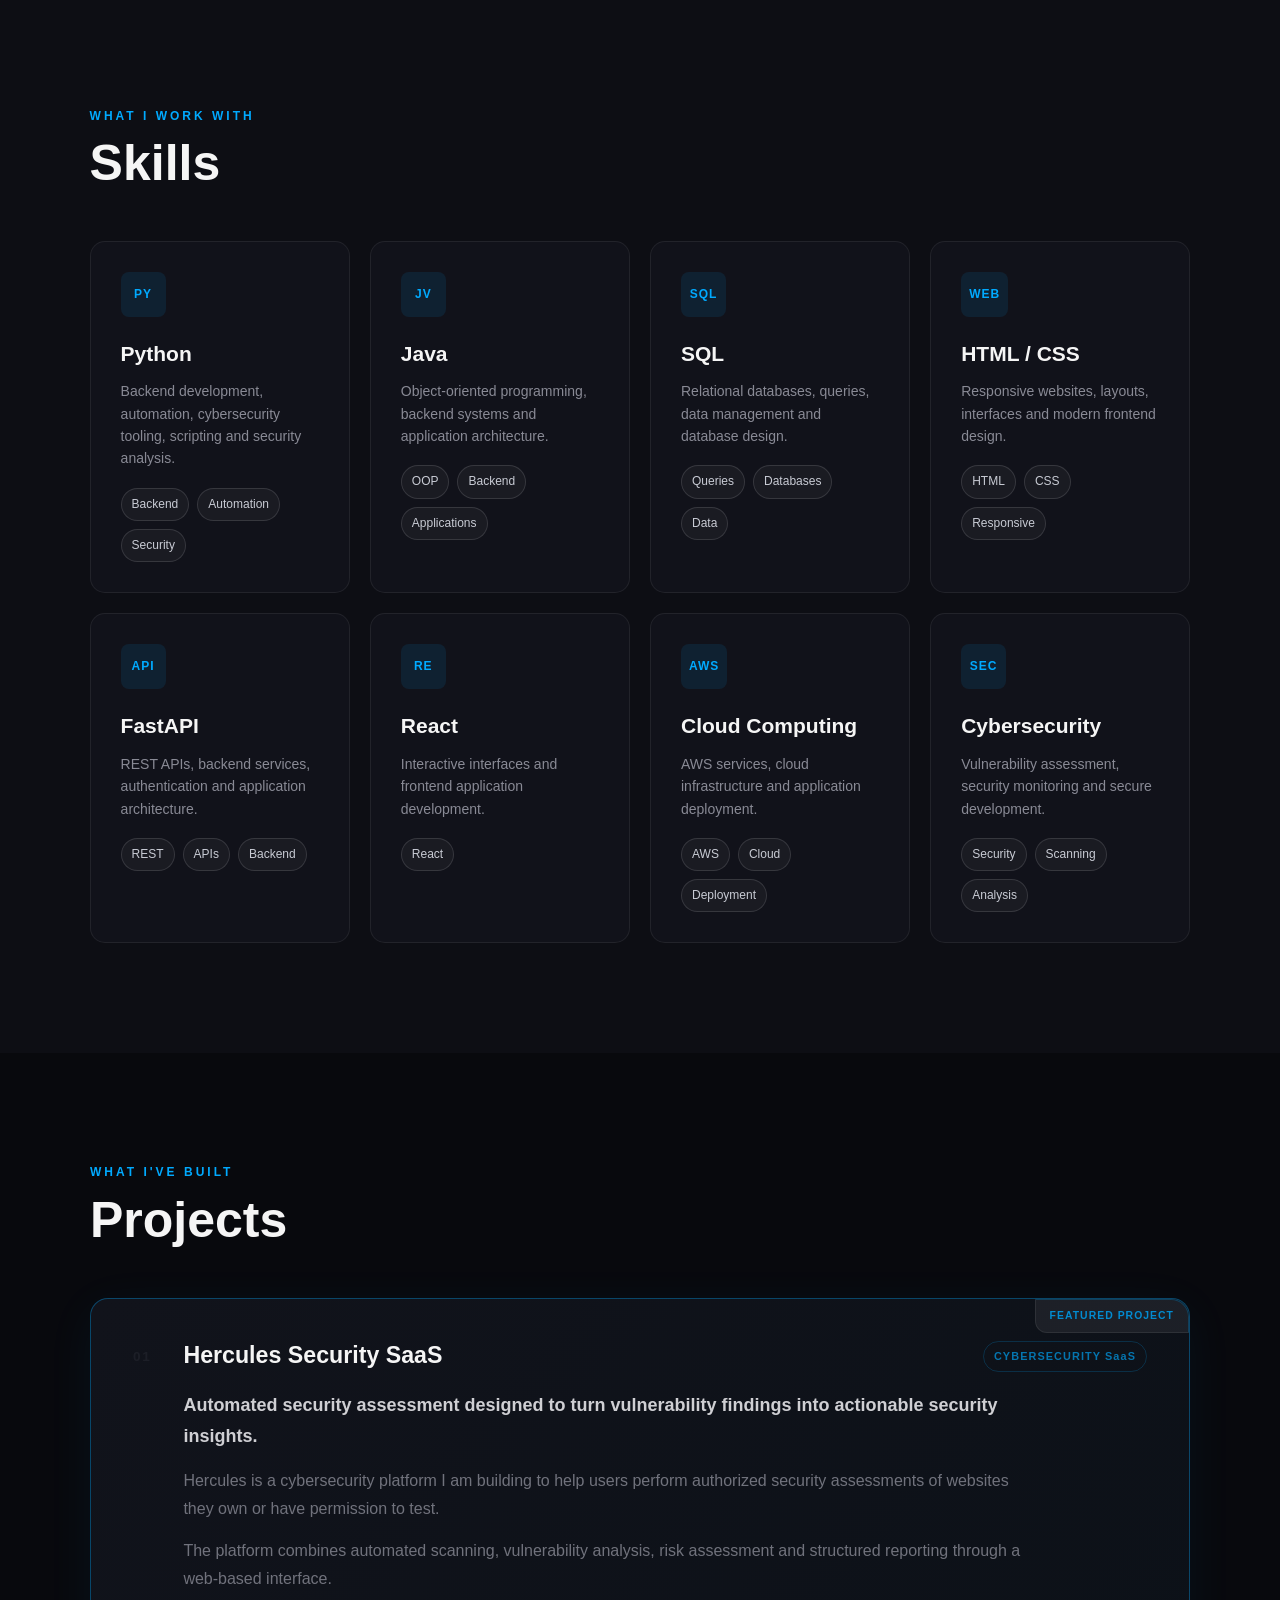
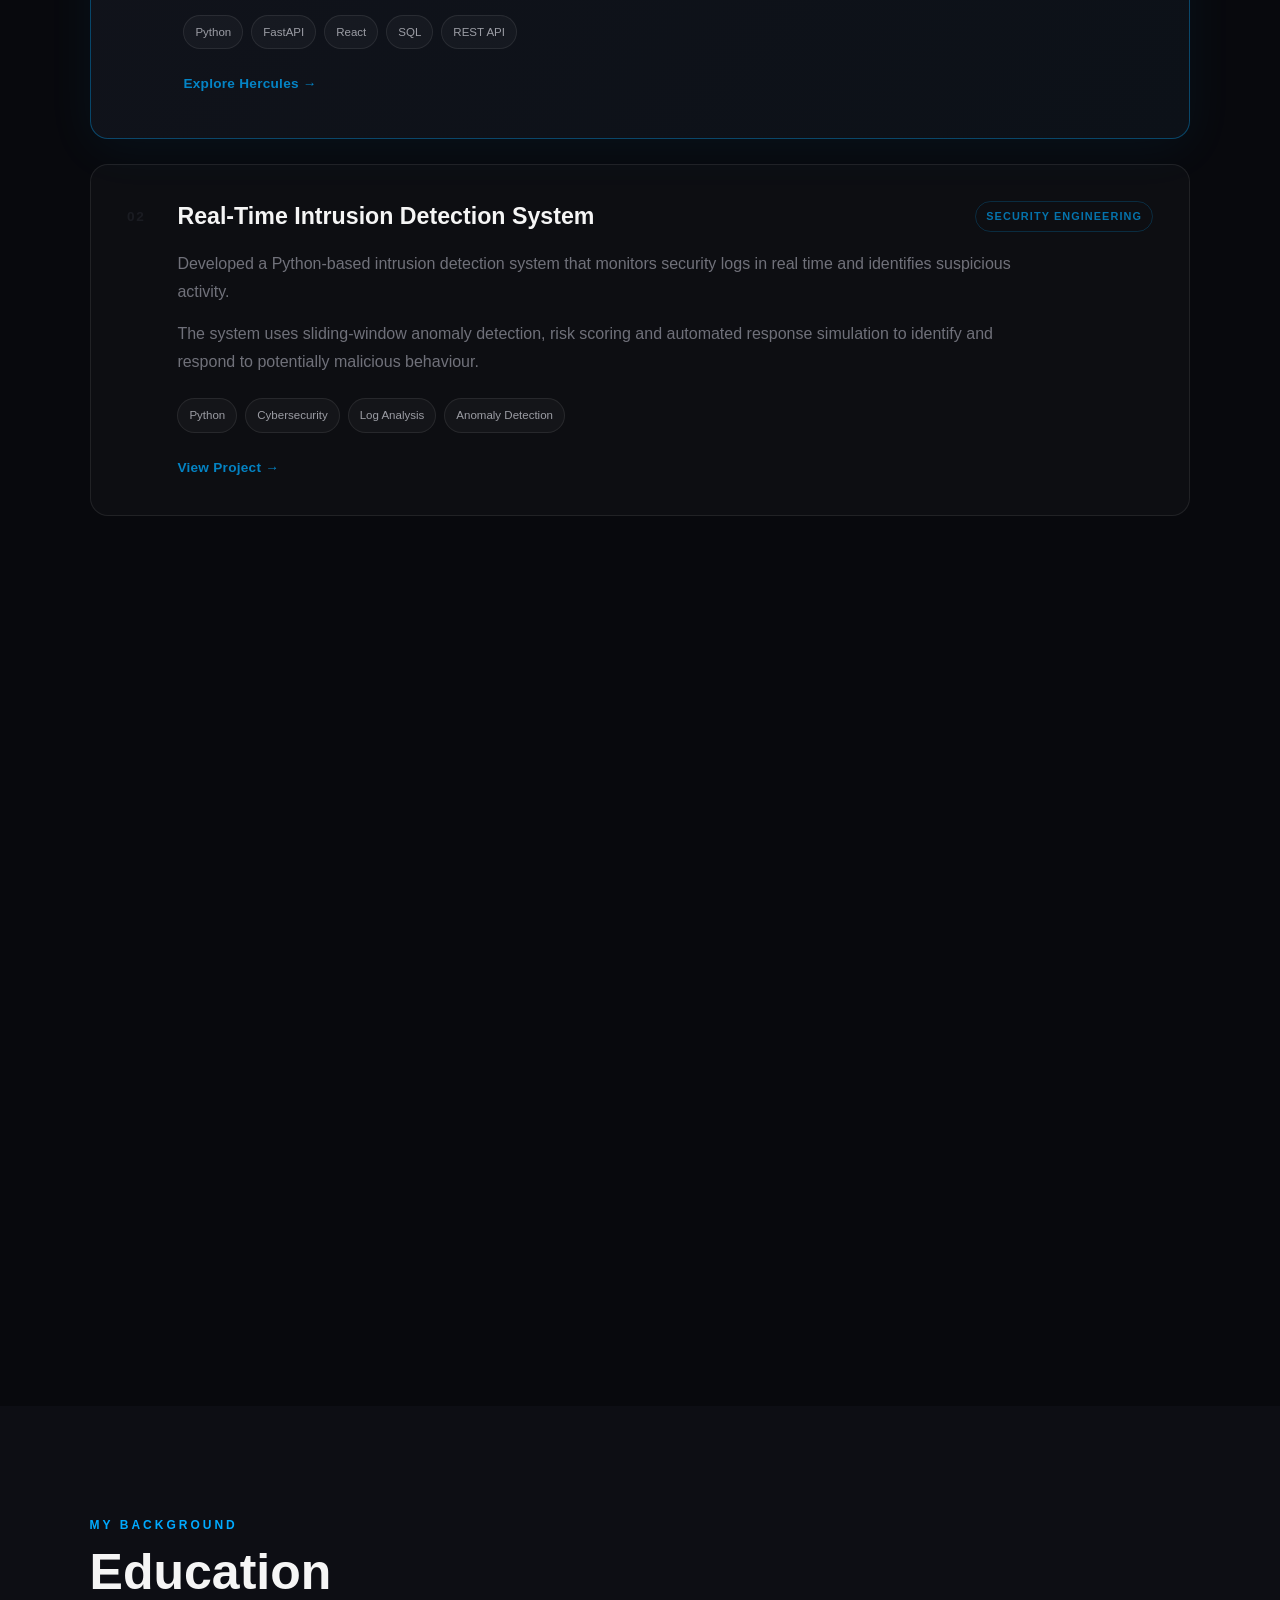
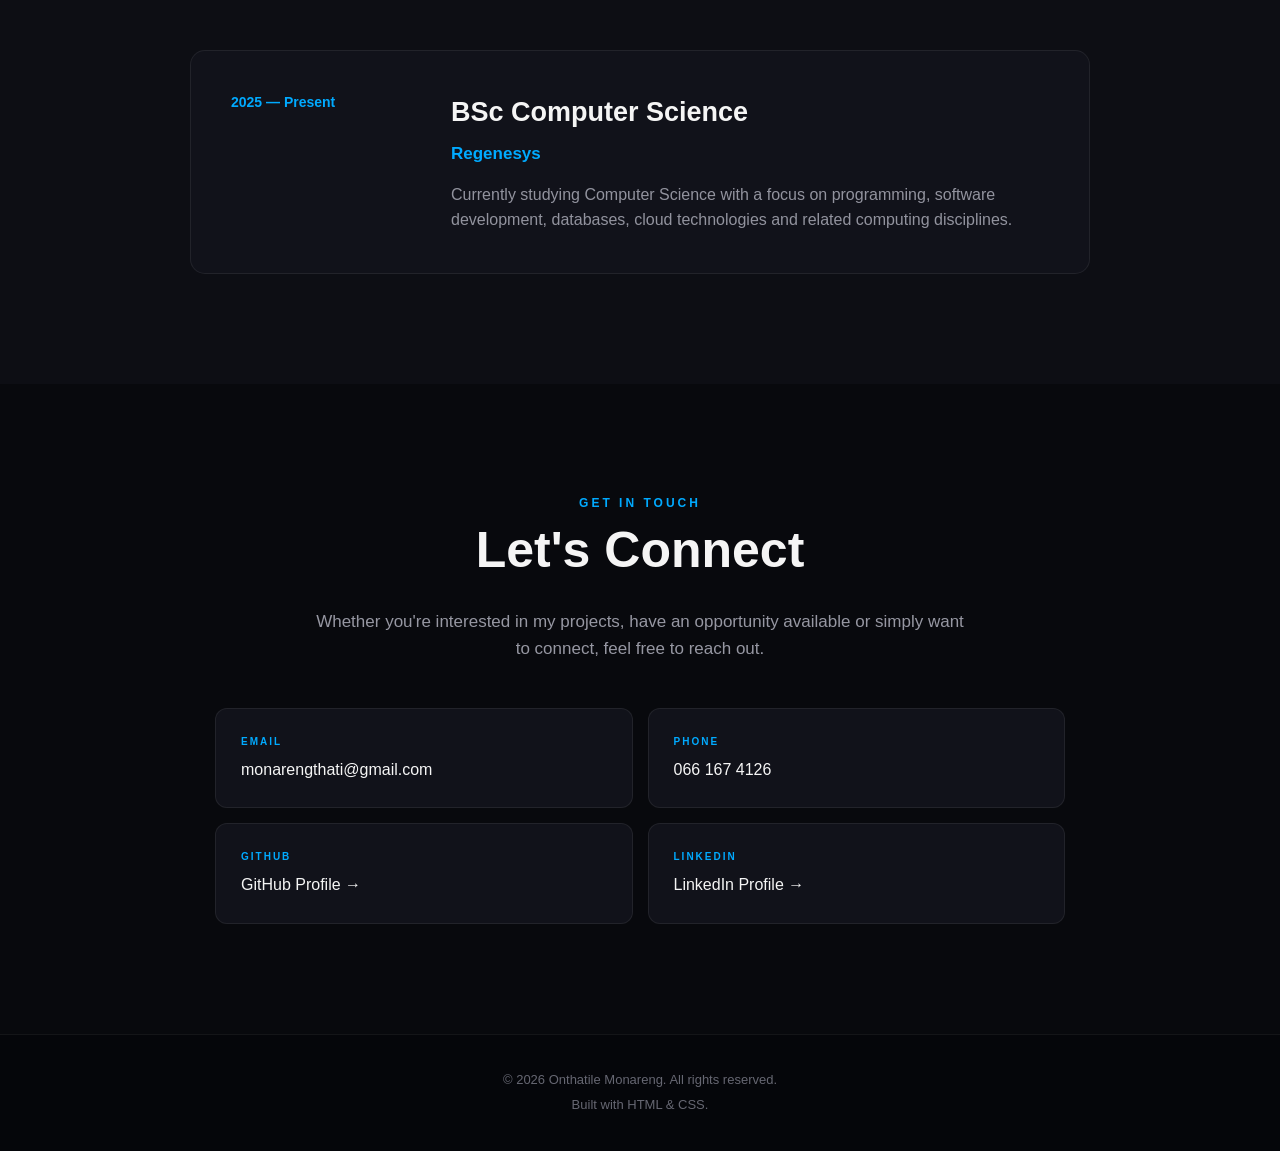
==== commit eff4ab01: "Fix portfolio project links and update CV" ====
--- a/index.html
+++ b/index.html
@@ -138,7 +138,7 @@
 
             <p class="hero-description">
 
-                I build practical software and cybersecurity solutions, with hands on experience
+                I build practical software and cybersecurity solutions, with hands-on experience
                 in backend development, security tooling, databases and cloud technologies.
 
             </p>
@@ -180,7 +180,7 @@
 
 
                 <a
-                    href="https://www.linkedin.com/in/onthatile-m-972878264/"
+                    href="https://www.linkedin.com/in/onthatile-monareng-972878264/"
                     target="_blank"
                     rel="noopener noreferrer">
 
@@ -512,146 +512,9 @@
         </div>
 
 
-        <!-- SCHOOL MANAGEMENT SYSTEM -->
-
-        <a
-            href="project-sms.html"
-            class="project-link">
-
-            <div class="project-card">
-
-                <div class="project-number">
-                    01
-                </div>
-
-
-                <div class="project-content">
-
-                    <div class="project-header">
-
-                        <h3>
-                            School Management System
-                        </h3>
-
-                        <span class="project-type">
-                            TEAM PROJECT
-                        </span>
-
-                    </div>
-
-
-                    <p>
-
-                        Collaborated with a team to develop
-                        a School Management System designed
-                        to manage information relating to
-                        students, teachers and school staff.
-
-                    </p>
-
-
-                    <p>
-
-                        My primary contribution was working
-                        on the backend using Java and helping
-                        develop functionality responsible
-                        for managing school data.
-
-                    </p>
-
-
-                    <div class="technologies">
-
-                        <span>Java</span>
-                        <span>Backend</span>
-                        <span>Database</span>
-
-                    </div>
-
-
-                    <div class="view-project">
-
-                        View Project →
-
-                    </div>
-
-                </div>
-
-            </div>
-
-        </a>
-
-
-        <!-- WEB SCANNER -->
-
-        <a
-            href="project-scanner.html"
-            class="project-link">
-
-            <div class="project-card">
-
-                <div class="project-number">
-                    02
-                </div>
-
-
-                <div class="project-content">
-
-                    <div class="project-header">
-
-                        <h3>
-                            Web Scanner
-                        </h3>
-
-                        <span class="project-type">
-                            CYBERSECURITY
-                        </span>
-
-                    </div>
-
-
-                    <p>
-
-                        Developed a Python-based web security
-                        scanner that checks websites for potential
-                        vulnerabilities and security weaknesses.
-
-                    </p>
-
-
-                    <p>
-
-                        The project was designed to help identify
-                        potential cyberattack risks and provide
-                        information about security issues discovered
-                        during a scan.
-
-                    </p>
-
-
-                    <div class="technologies">
-
-                        <span>Python</span>
-                        <span>Cybersecurity</span>
-                        <span>Web Security</span>
-
-                    </div>
-
-
-                    <div class="view-project">
-
-                        View Project →
-
-                    </div>
-
-                </div>
-
-            </div>
-
-        </a>
-
-
-        <!-- HERCULES SCANNER -->
+        <!-- =================================================
+             HERCULES
+        ================================================== -->
 
         <a
             href="project-hercules.html"
@@ -659,27 +522,20 @@
 
             <div class="project-card featured hercules-card">
 
-
                 <div class="featured-badge">
-
                     FEATURED PROJECT
-
-                </div>
-
+                </div>
 
                 <div class="project-number">
-
-                    03
-
-                </div>
-
+                    01
+                </div>
 
                 <div class="project-content">
 
                     <div class="project-header">
 
                         <h3>
-                            HerculesScanner
+                            Hercules Security SaaS
                         </h3>
 
                         <span class="project-type">
@@ -691,18 +547,29 @@
 
                     <p class="project-tagline">
 
-                        Turning automated vulnerability scanning
-                        into a structured security assessment platform.
-
-                    </p>
-
-
-                    <p>
-
-                        HerculesScanner is an upgraded web security
-                        assessment platform designed around authorized
-                        security testing, configurable scanning and
-                        structured vulnerability reporting.
+                        Automated security assessment designed
+                        to turn vulnerability findings into
+                        actionable security insights.
+
+                    </p>
+
+
+                    <p>
+
+                        Hercules is a cybersecurity platform I am
+                        building to help users perform authorized
+                        security assessments of websites they own
+                        or have permission to test.
+
+                    </p>
+
+
+                    <p>
+
+                        The platform combines automated scanning,
+                        vulnerability analysis, risk assessment
+                        and structured reporting through a
+                        web-based interface.
 
                     </p>
 
@@ -720,7 +587,223 @@
 
                     <div class="view-project">
 
-                        Explore HerculesScanner →
+                        Explore Hercules →
+
+                    </div>
+
+                </div>
+
+            </div>
+
+        </a>
+
+
+        <!-- =================================================
+             REAL-TIME IDS
+        ================================================== -->
+
+        <a
+            href="project-ids.html"
+            class="project-link">
+
+            <div class="project-card">
+
+                <div class="project-number">
+                    02
+                </div>
+
+
+                <div class="project-content">
+
+                    <div class="project-header">
+
+                        <h3>
+                            Real-Time Intrusion Detection System
+                        </h3>
+
+                        <span class="project-type">
+                            SECURITY ENGINEERING
+                        </span>
+
+                    </div>
+
+
+                    <p>
+
+                        Developed a Python-based intrusion detection
+                        system that monitors security logs in real time
+                        and identifies suspicious activity.
+
+                    </p>
+
+
+                    <p>
+
+                        The system uses sliding-window anomaly detection,
+                        risk scoring and automated response simulation
+                        to identify and respond to potentially malicious
+                        behaviour.
+
+                    </p>
+
+
+                    <div class="technologies">
+
+                        <span>Python</span>
+                        <span>Cybersecurity</span>
+                        <span>Log Analysis</span>
+                        <span>Anomaly Detection</span>
+
+                    </div>
+
+
+                    <div class="view-project">
+
+                        View Project →
+
+                    </div>
+
+                </div>
+
+            </div>
+
+        </a>
+
+
+        <!-- =================================================
+             WEB SCANNER
+        ================================================== -->
+
+        <a
+            href="project-scanner.html"
+            class="project-link">
+
+            <div class="project-card">
+
+                <div class="project-number">
+                    03
+                </div>
+
+
+                <div class="project-content">
+
+                    <div class="project-header">
+
+                        <h3>
+                            Web Vulnerability Scanner
+                        </h3>
+
+                        <span class="project-type">
+                            CYBERSECURITY
+                        </span>
+
+                    </div>
+
+
+                    <p>
+
+                        Developed a Python-based web security scanner
+                        designed to identify potential vulnerabilities
+                        and security weaknesses in web applications.
+
+                    </p>
+
+
+                    <p>
+
+                        The project focuses on automated security
+                        checks and presenting discovered issues in
+                        a way that helps developers understand
+                        potential attack risks.
+
+                    </p>
+
+
+                    <div class="technologies">
+
+                        <span>Python</span>
+                        <span>Cybersecurity</span>
+                        <span>Web Security</span>
+                        <span>Automation</span>
+
+                    </div>
+
+
+                    <div class="view-project">
+
+                        View Project →
+
+                    </div>
+
+                </div>
+
+            </div>
+
+        </a>
+
+
+        <!-- =================================================
+             ROOTS SCHOOL MANAGEMENT SYSTEM
+        ================================================== -->
+
+        <a
+            href="project-sms.html"
+            class="project-link">
+
+            <div class="project-card">
+
+                <div class="project-number">
+                    04
+                </div>
+
+
+                <div class="project-content">
+
+                    <div class="project-header">
+
+                        <h3>
+                            ROOTS School Management System
+                        </h3>
+
+                        <span class="project-type">
+                            TEAM PROJECT
+                        </span>
+
+                    </div>
+
+
+                    <p>
+
+                        Contributed to a school management system
+                        designed to manage information and functionality
+                        for students and teachers.
+
+                    </p>
+
+
+                    <p>
+
+                        My primary contribution was backend development
+                        using Java and object-oriented programming,
+                        including functionality for different user
+                        roles and school data management.
+
+                    </p>
+
+
+                    <div class="technologies">
+
+                        <span>Java</span>
+                        <span>OOP</span>
+                        <span>Backend</span>
+                        <span>Database</span>
+
+                    </div>
+
+
+                    <div class="view-project">
+
+                        View Project →
 
                     </div>
 
@@ -862,7 +945,7 @@
 
 
                 <a
-                    href="https://www.linkedin.com/in/onthatile-m-972878264/"
+                    href="https://www.linkedin.com/in/onthatile-monareng-972878264/"
                     target="_blank"
                     rel="noopener noreferrer"
                     class="contact-item">
--- a/style.css
+++ b/style.css
@@ -1136,4 +1136,213 @@
     font-size: 0.75rem;
     color: #c8cbd4;
     background: rgba(255, 255, 255, 0.04);
+}
+
+/* =========================================
+   PROJECT CARD POLISH
+========================================= */
+
+.project-link {
+    display: block;
+    text-decoration: none;
+    color: inherit;
+    margin-bottom: 24px;
+}
+
+.project-card {
+    position: relative;
+    display: flex;
+    gap: 32px;
+    padding: 36px;
+    border: 1px solid rgba(255, 255, 255, 0.08);
+    border-radius: 18px;
+    background: rgba(255, 255, 255, 0.025);
+    transition:
+        transform 0.25s ease,
+        border-color 0.25s ease,
+        background 0.25s ease,
+        box-shadow 0.25s ease;
+    overflow: hidden;
+}
+
+.project-card:hover {
+    transform: translateY(-5px);
+    border-color: rgba(255, 255, 255, 0.18);
+    background: rgba(255, 255, 255, 0.045);
+    box-shadow: 0 18px 45px rgba(0, 0, 0, 0.25);
+}
+
+
+/* =========================================
+   PROJECT NUMBER
+========================================= */
+
+.project-number {
+    flex-shrink: 0;
+    font-size: 0.85rem;
+    font-weight: 600;
+    letter-spacing: 0.12em;
+    opacity: 0.45;
+    padding-top: 5px;
+}
+
+
+/* =========================================
+   PROJECT CONTENT
+========================================= */
+
+.project-content {
+    flex: 1;
+}
+
+.project-header {
+    display: flex;
+    align-items: center;
+    justify-content: space-between;
+    gap: 20px;
+    margin-bottom: 18px;
+}
+
+.project-header h3 {
+    margin: 0;
+    font-size: 1.45rem;
+    line-height: 1.2;
+}
+
+.project-type {
+    flex-shrink: 0;
+    font-size: 0.68rem;
+    font-weight: 700;
+    letter-spacing: 0.1em;
+    opacity: 0.65;
+}
+
+
+/* =========================================
+   PROJECT DESCRIPTION
+========================================= */
+
+.project-content p {
+    max-width: 850px;
+    margin-bottom: 14px;
+    line-height: 1.75;
+    opacity: 0.72;
+}
+
+.project-tagline {
+    font-size: 1rem;
+    font-weight: 600;
+    opacity: 0.9 !important;
+}
+
+
+/* =========================================
+   TECHNOLOGIES
+========================================= */
+
+.technologies {
+    display: flex;
+    flex-wrap: wrap;
+    gap: 8px;
+    margin-top: 22px;
+}
+
+.technologies span {
+    padding: 7px 11px;
+    border: 1px solid rgba(255, 255, 255, 0.1);
+    border-radius: 999px;
+    background: rgba(255, 255, 255, 0.04);
+    font-size: 0.72rem;
+    font-weight: 500;
+    opacity: 0.8;
+}
+
+
+/* =========================================
+   VIEW PROJECT
+========================================= */
+
+.view-project {
+    display: inline-flex;
+    align-items: center;
+    margin-top: 24px;
+    font-size: 0.85rem;
+    font-weight: 600;
+    letter-spacing: 0.02em;
+    opacity: 0.75;
+    transition:
+        opacity 0.2s ease,
+        transform 0.2s ease;
+}
+
+.project-card:hover .view-project {
+    opacity: 1;
+    transform: translateX(5px);
+}
+
+
+/* =========================================
+   FEATURED HERCULES CARD
+========================================= */
+
+.hercules-card {
+    border-color: rgba(255, 255, 255, 0.16);
+    background: rgba(255, 255, 255, 0.04);
+    padding: 42px;
+}
+
+.hercules-card:hover {
+    border-color: rgba(255, 255, 255, 0.28);
+    background: rgba(255, 255, 255, 0.055);
+}
+
+
+/* =========================================
+   FEATURED BADGE
+========================================= */
+
+.featured-badge {
+    position: absolute;
+    top: 0;
+    right: 0;
+    padding: 8px 14px;
+    border-radius: 0 18px 0 12px;
+    background: rgba(255, 255, 255, 0.08);
+    border-left: 1px solid rgba(255, 255, 255, 0.1);
+    border-bottom: 1px solid rgba(255, 255, 255, 0.1);
+    font-size: 0.65rem;
+    font-weight: 700;
+    letter-spacing: 0.1em;
+    opacity: 0.8;
+}
+
+
+/* =========================================
+   MOBILE
+========================================= */
+
+@media (max-width: 700px) {
+
+    .project-card,
+    .hercules-card {
+        flex-direction: column;
+        gap: 16px;
+        padding: 26px;
+    }
+
+    .project-header {
+        align-items: flex-start;
+        flex-direction: column;
+        gap: 8px;
+    }
+
+    .project-header h3 {
+        font-size: 1.25rem;
+    }
+
+    .featured-badge {
+        font-size: 0.58rem;
+        padding: 7px 10px;
+    }
+
 }
